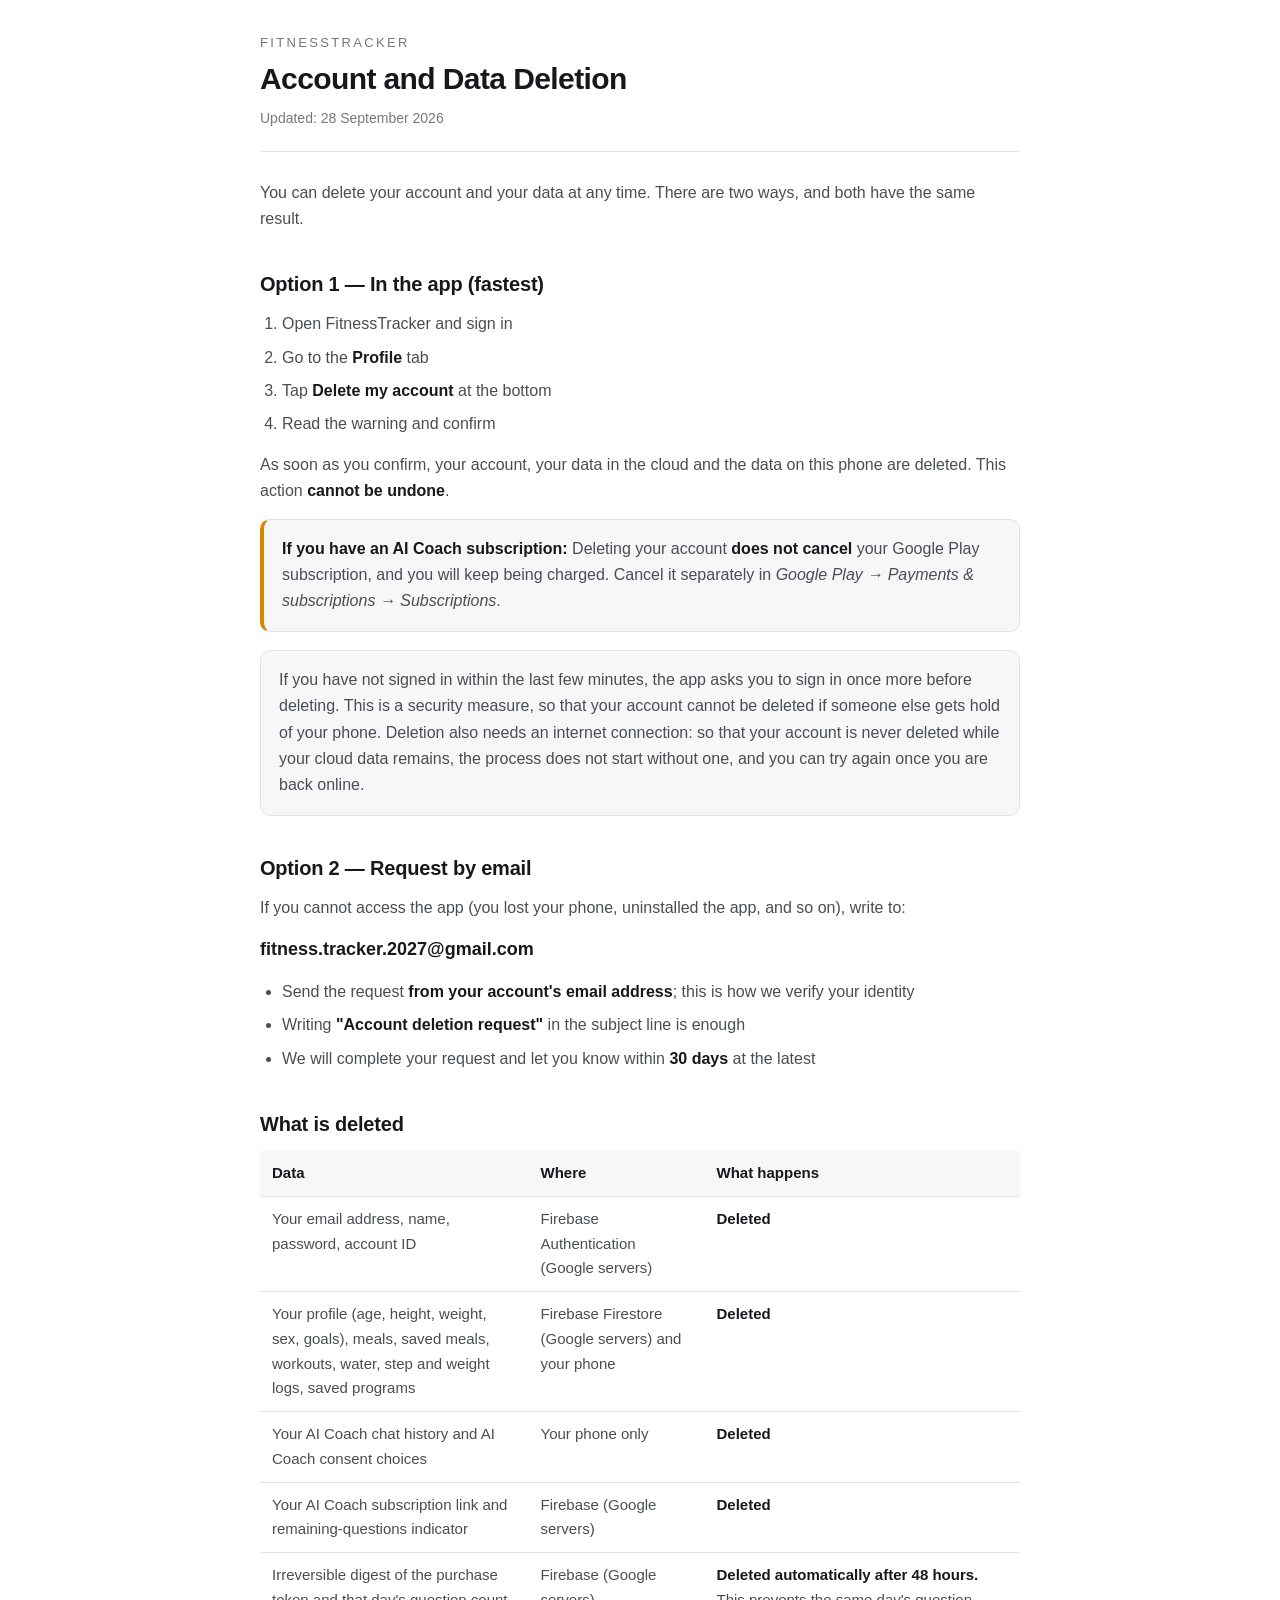
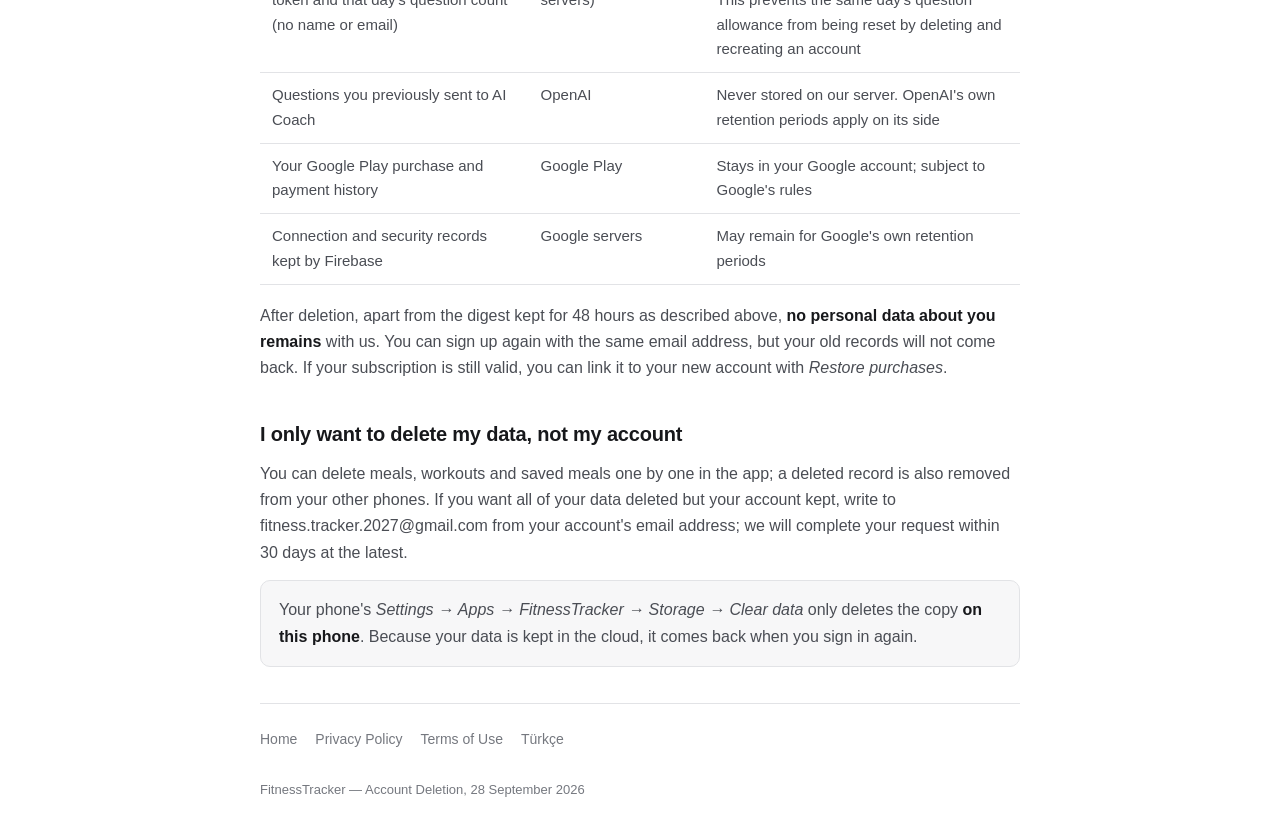
==== delete-account.html @ 7450106b "Add files via upload" ====
<!doctype html>
<html lang="en">
<head>
<meta charset="utf-8">
<meta name="viewport" content="width=device-width, initial-scale=1">
<title>Account Deletion — FitnessTracker</title>
<meta name="description" content="How to delete your FitnessTracker account and data.">
<link rel="stylesheet" href="ortak.css">
</head>
<body>
<main>

<header class="doc">
  <p class="app-name">FitnessTracker</p>
  <h1>Account and Data Deletion</h1>
  <p class="updated">Updated: 28 September 2026</p>
</header>

<p>
  You can delete your account and your data at any time. There are two ways,
  and both have the same result.
</p>

<h2>Option 1 — In the app (fastest)</h2>

<ol>
  <li>Open FitnessTracker and sign in</li>
  <li>Go to the <strong>Profile</strong> tab</li>
  <li>Tap <strong>Delete my account</strong> at the bottom</li>
  <li>Read the warning and confirm</li>
</ol>

<p>
  As soon as you confirm, your account, your data in the cloud and the data on
  this phone are deleted. This action <strong>cannot be undone</strong>.
</p>

<div class="box warn">
  <p>
    <strong>If you have an AI Coach subscription:</strong> Deleting your account
    <strong>does not cancel</strong> your Google Play subscription, and you will
    keep being charged. Cancel it separately in <em>Google Play → Payments &amp;
    subscriptions → Subscriptions</em>.
  </p>
</div>

<div class="box">
  <p>
    If you have not signed in within the last few minutes, the app asks you to
    sign in once more before deleting. This is a security measure, so that
    your account cannot be deleted if someone else gets hold of your phone.
    Deletion also needs an internet connection: so that your account is never
    deleted while your cloud data remains, the process does not start without
    one, and you can try again once you are back online.
  </p>
</div>

<h2>Option 2 — Request by email</h2>

<p>
  If you cannot access the app (you lost your phone, uninstalled the app,
  and so on), write to:
</p>

<p style="font-size:18px"><strong>fitness.tracker.2027@gmail.com</strong></p>

<ul>
  <li>Send the request <strong>from your account's email address</strong>; this
      is how we verify your identity</li>
  <li>Writing <strong>"Account deletion request"</strong> in the subject line is
      enough</li>
  <li>We will complete your request and let you know within
      <strong>30 days</strong> at the latest</li>
</ul>

<h2>What is deleted</h2>

<div class="table-wrap">
<table>
  <tr><th>Data</th><th>Where</th><th>What happens</th></tr>
  <tr>
    <td>Your email address, name, password, account ID</td>
    <td>Firebase Authentication (Google servers)</td>
    <td><strong>Deleted</strong></td>
  </tr>
  <tr>
    <td>Your profile (age, height, weight, sex, goals), meals, saved meals,
        workouts, water, step and weight logs, saved programs</td>
    <td>Firebase Firestore (Google servers) and your phone</td>
    <td><strong>Deleted</strong></td>
  </tr>
  <tr>
    <td>Your AI Coach chat history and AI Coach consent choices</td>
    <td>Your phone only</td>
    <td><strong>Deleted</strong></td>
  </tr>
  <tr>
    <td>Your AI Coach subscription link and remaining-questions indicator</td>
    <td>Firebase (Google servers)</td>
    <td><strong>Deleted</strong></td>
  </tr>
  <tr>
    <td>Irreversible digest of the purchase token and that day's question count
        (no name or email)</td>
    <td>Firebase (Google servers)</td>
    <td><strong>Deleted automatically after 48 hours.</strong> This prevents the
        same day's question allowance from being reset by deleting and
        recreating an account</td>
  </tr>
  <tr>
    <td>Questions you previously sent to AI Coach</td>
    <td>OpenAI</td>
    <td>Never stored on our server. OpenAI's own retention periods apply on its
        side</td>
  </tr>
  <tr>
    <td>Your Google Play purchase and payment history</td>
    <td>Google Play</td>
    <td>Stays in your Google account; subject to Google's rules</td>
  </tr>
  <tr>
    <td>Connection and security records kept by Firebase</td>
    <td>Google servers</td>
    <td>May remain for Google's own retention periods</td>
  </tr>
</table>
</div>

<p>
  After deletion, apart from the digest kept for 48 hours as described above,
  <strong>no personal data about you remains</strong> with us. You can sign up
  again with the same email address, but your old records will not come back.
  If your subscription is still valid, you can link it to your new account
  with <em>Restore purchases</em>.
</p>

<h2>I only want to delete my data, not my account</h2>

<p>
  You can delete meals, workouts and saved meals one by one in the app; a
  deleted record is also removed from your other phones. If you want all of
  your data deleted but your account kept, write to
  fitness.tracker.2027@gmail.com from your account's email address; we will
  complete your request within 30 days at the latest.
</p>

<div class="box">
  <p>
    Your phone's <em>Settings → Apps → FitnessTracker → Storage → Clear
    data</em> only deletes the copy <strong>on this phone</strong>. Because your
    data is kept in the cloud, it comes back when you sign in again.
  </p>
</div>

<nav class="nav">
  <a href="index.html">Home</a>
  <a href="privacy.html">Privacy Policy</a>
  <a href="terms.html">Terms of Use</a>
  <a href="hesap-silme.html">Türkçe</a>
</nav>

<footer class="doc">
  FitnessTracker — Account Deletion, 28 September 2026
</footer>

</main>
</body>
</html>
---- ortak.css ----
/* FitnessTracker yasal sayfalari - ortak stil.
   Her sayfa bunu <link> ile cagiriyor; tek dosyadan degistiriliyor. */

:root {
  color-scheme: light dark;
  --bg: #ffffff;
  --panel: #f7f7f8;
  --ink: #17181b;
  --ink-2: #4a4d54;
  --ink-3: #75787f;
  --rule: #e2e3e6;
  --accent: #17181b;
}

@media (prefers-color-scheme: dark) {
  :root {
    --bg: #0f1012;
    --panel: #17181b;
    --ink: #f0f1f3;
    --ink-2: #b9bcc2;
    --ink-3: #85888f;
    --rule: #2a2b2f;
    --accent: #ffffff;
  }
}

* { box-sizing: border-box; }

body {
  margin: 0;
  padding-block: 32px;
  padding-inline: 20px;
  background: var(--bg);
  color: var(--ink);
  font: 16px/1.65 -apple-system, BlinkMacSystemFont, "Segoe UI", Roboto, sans-serif;
}

main { max-width: 760px; margin: 0 auto; }

header.doc {
  border-bottom: 1px solid var(--rule);
  padding-bottom: 20px;
  margin-bottom: 28px;
}

.app-name {
  font-size: 13px;
  letter-spacing: .18em;
  text-transform: uppercase;
  color: var(--ink-3);
  margin: 0 0 8px;
}

h1 { font-size: 30px; line-height: 1.2; margin: 0 0 10px; letter-spacing: -.02em; }
h2 { font-size: 20px; margin: 36px 0 10px; letter-spacing: -.01em; }
h3 { font-size: 16px; margin: 24px 0 8px; }

.updated { color: var(--ink-3); font-size: 14px; margin: 0; }

p { margin: 0 0 14px; color: var(--ink-2); }
li { color: var(--ink-2); margin-bottom: 7px; }
ul, ol { padding-left: 22px; margin: 0 0 14px; }

strong { color: var(--ink); font-weight: 600; }

a { color: var(--ink); text-underline-offset: 3px; }

table {
  width: 100%;
  border-collapse: collapse;
  margin: 0 0 18px;
  font-size: 15px;
}
th, td {
  text-align: left;
  padding: 10px 12px;
  border-bottom: 1px solid var(--rule);
  vertical-align: top;
  color: var(--ink-2);
}
th { color: var(--ink); font-weight: 600; background: var(--panel); }

.box {
  background: var(--panel);
  border: 1px solid var(--rule);
  border-radius: 10px;
  padding: 16px 18px;
  margin: 0 0 18px;
}
.box p:last-child { margin-bottom: 0; }

.warn { border-left: 4px solid #d98600; }

.nav {
  display: flex;
  flex-wrap: wrap;
  gap: 8px 18px;
  padding-top: 24px;
  margin-top: 36px;
  border-top: 1px solid var(--rule);
  font-size: 14px;
}
.nav a { color: var(--ink-3); text-decoration: none; }
.nav a:hover { color: var(--ink); text-decoration: underline; }

footer.doc {
  margin-top: 28px;
  color: var(--ink-3);
  font-size: 13px;
}

.table-wrap { overflow-x: auto; }
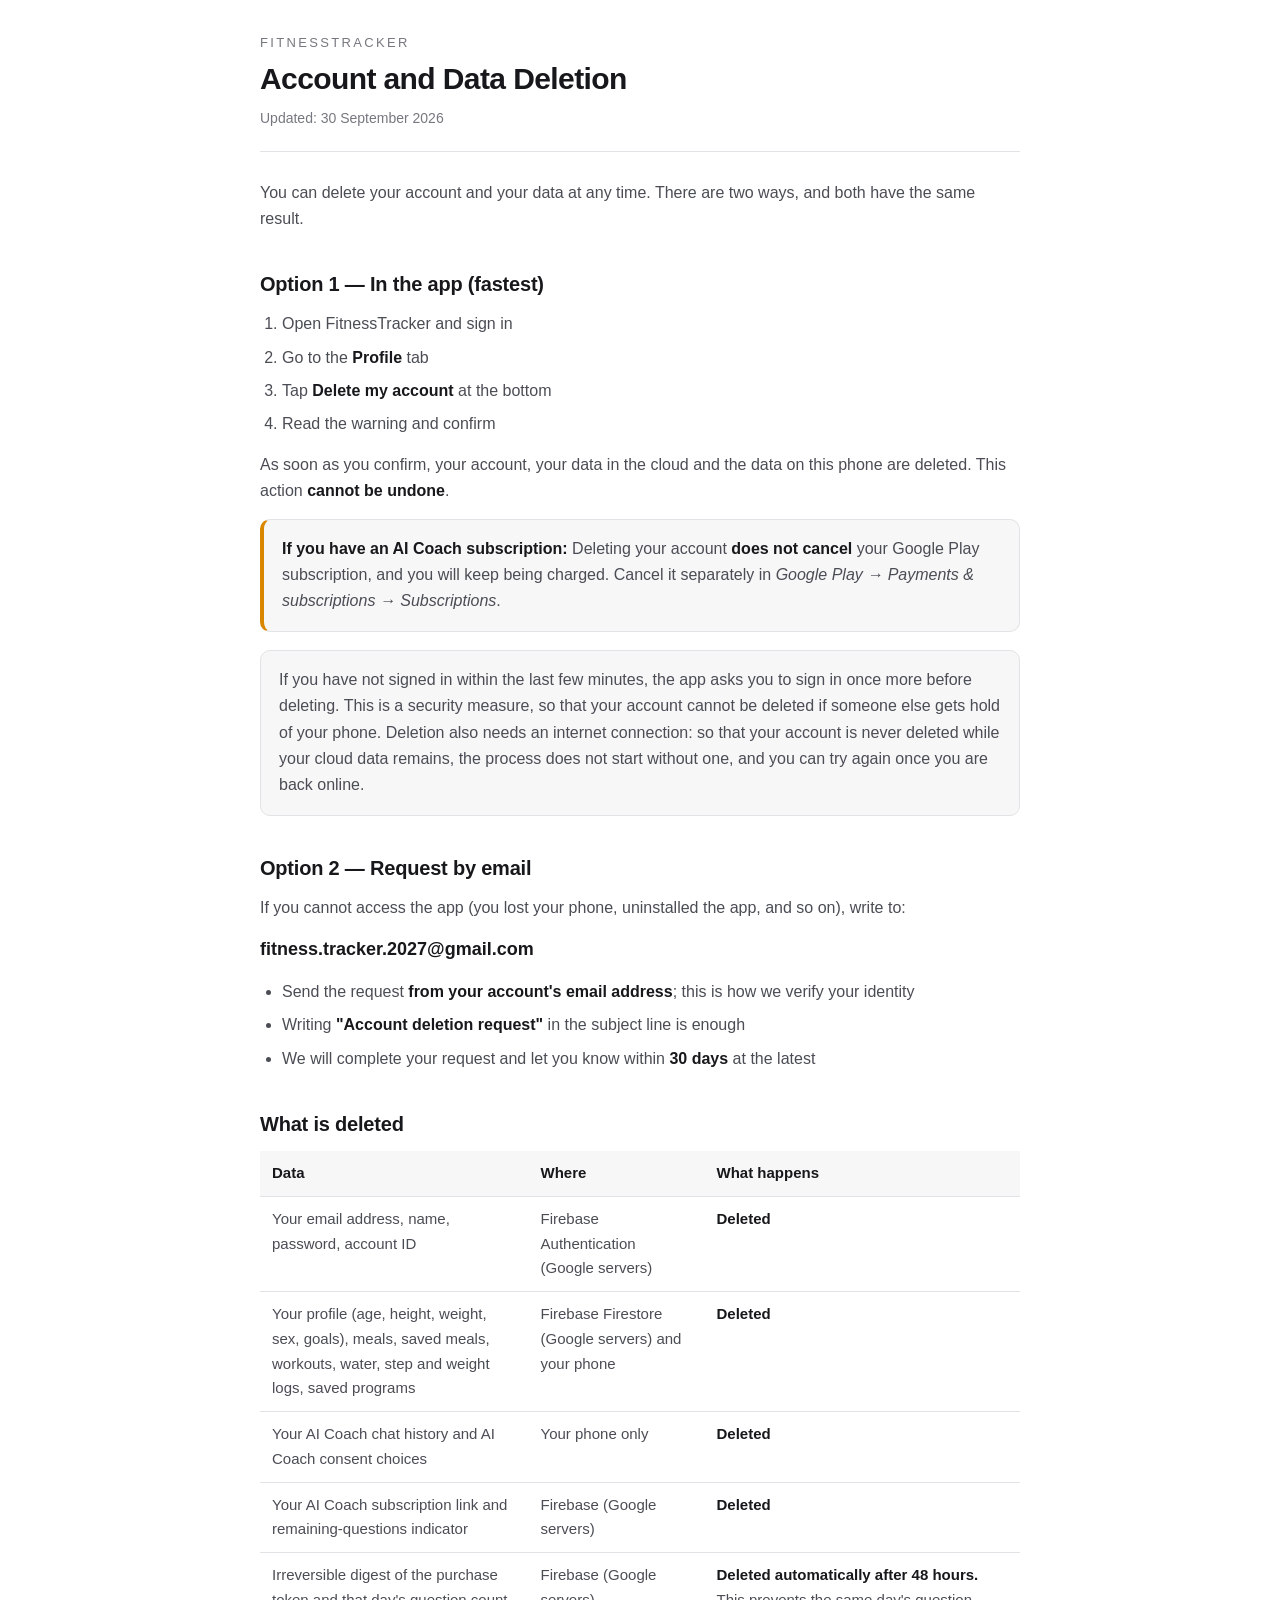
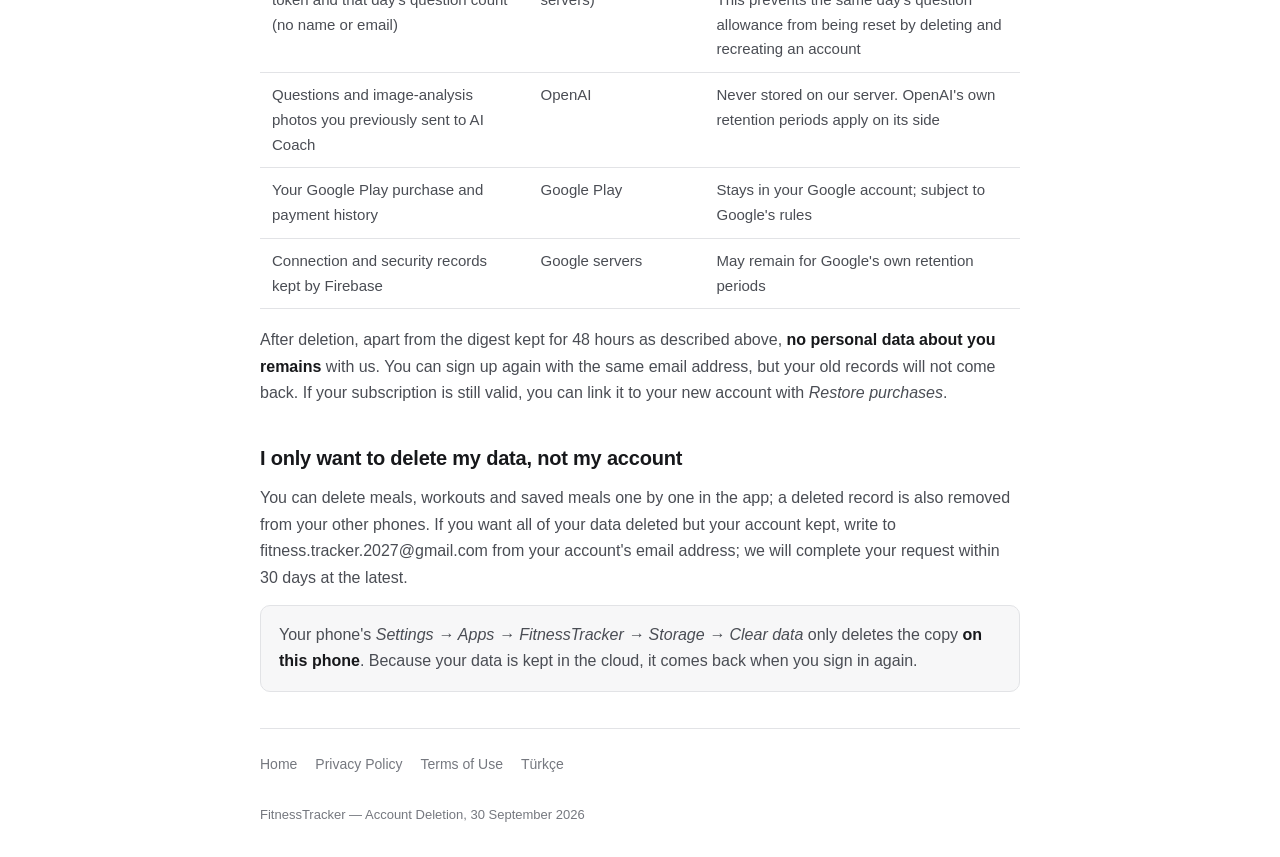
==== commit 861591c7: "Add files via upload" ====
--- a/delete-account.html
+++ b/delete-account.html
@@ -13,7 +13,7 @@
 <header class="doc">
   <p class="app-name">FitnessTracker</p>
   <h1>Account and Data Deletion</h1>
-  <p class="updated">Updated: 28 September 2026</p>
+  <p class="updated">Updated: 30 September 2026</p>
 </header>
 
 <p>
@@ -108,7 +108,7 @@
         recreating an account</td>
   </tr>
   <tr>
-    <td>Questions you previously sent to AI Coach</td>
+    <td>Questions and image-analysis photos you previously sent to AI Coach</td>
     <td>OpenAI</td>
     <td>Never stored on our server. OpenAI's own retention periods apply on its
         side</td>
@@ -160,7 +160,7 @@
 </nav>
 
 <footer class="doc">
-  FitnessTracker — Account Deletion, 28 September 2026
+  FitnessTracker — Account Deletion, 30 September 2026
 </footer>
 
 </main>
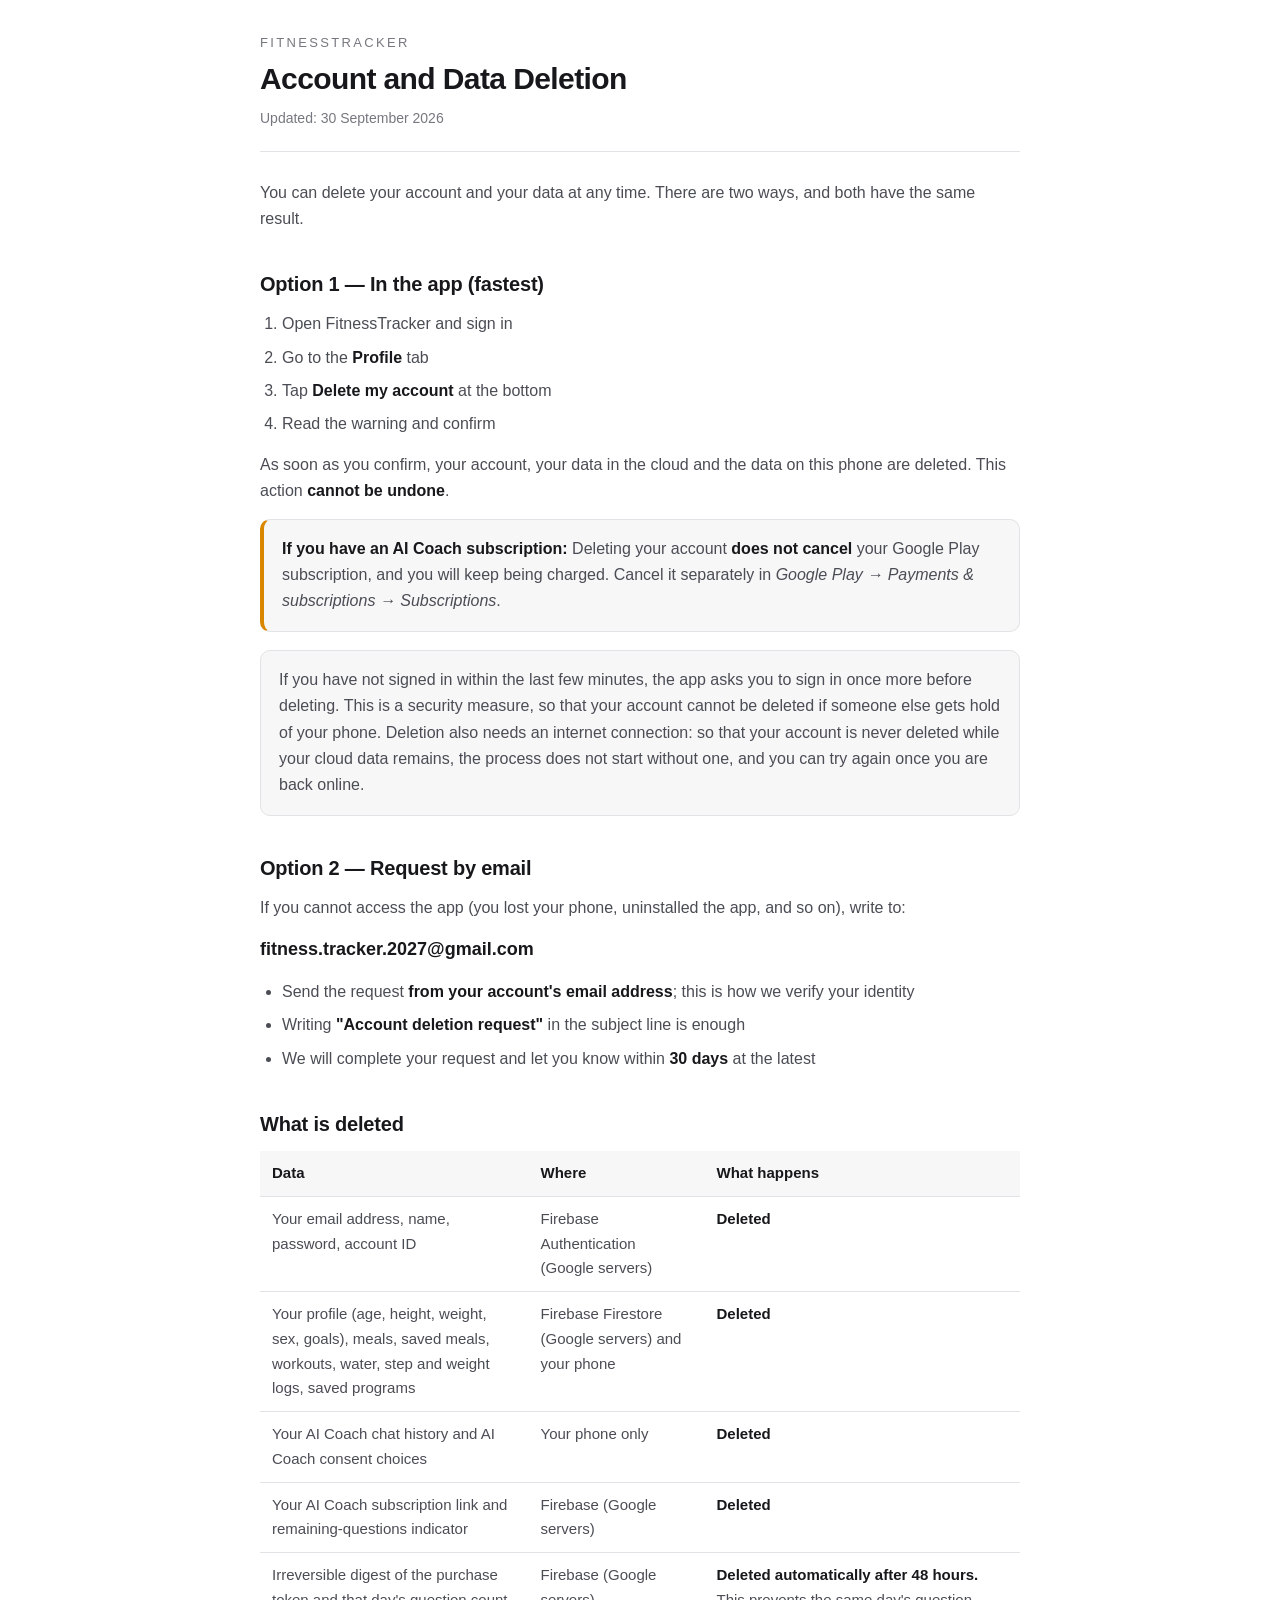
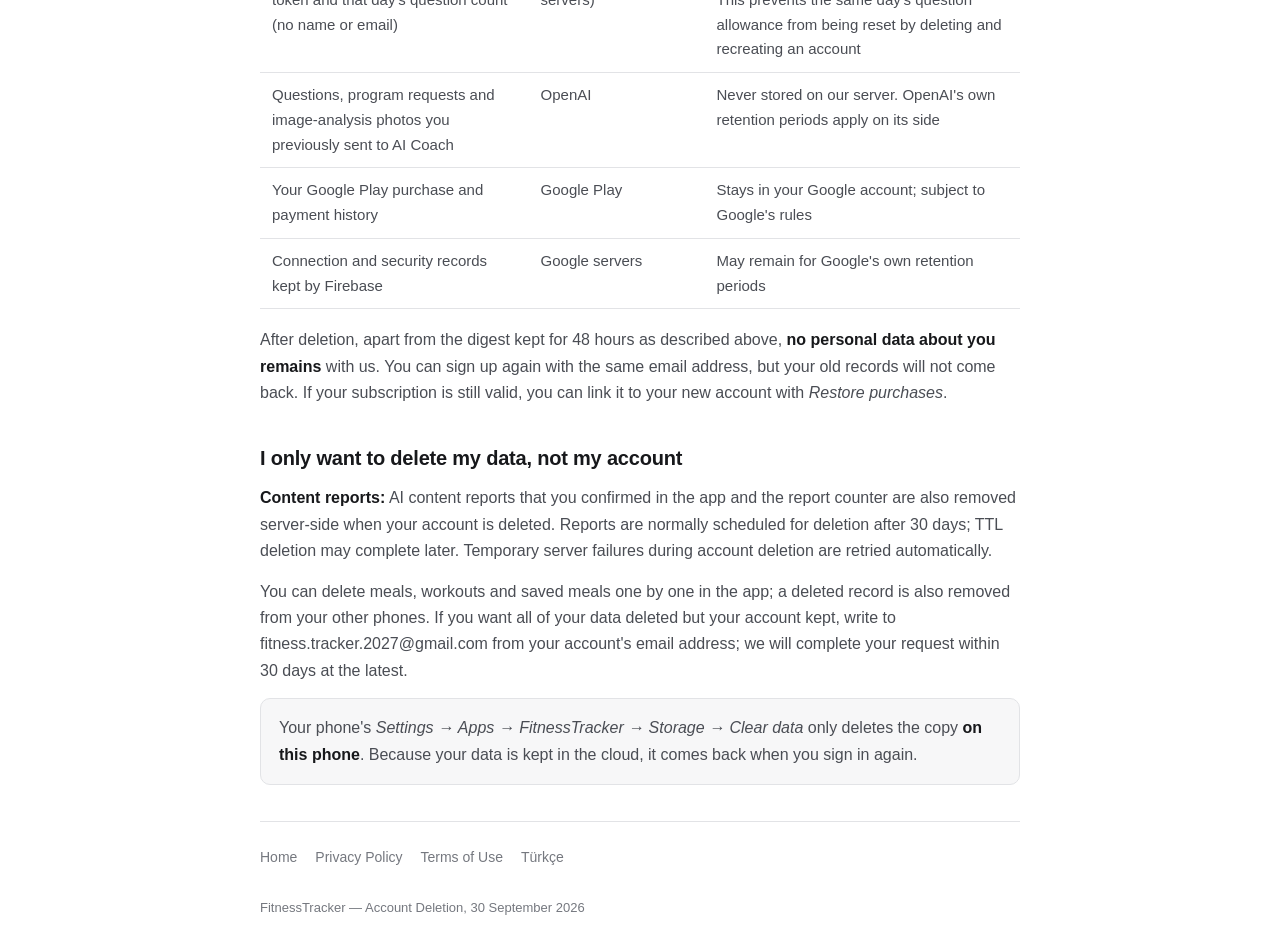
==== commit a7bc577f: "Update AI privacy, subscription and content reporting disclosures" ====
--- a/delete-account.html
+++ b/delete-account.html
@@ -108,7 +108,7 @@
         recreating an account</td>
   </tr>
   <tr>
-    <td>Questions and image-analysis photos you previously sent to AI Coach</td>
+    <td>Questions, program requests and image-analysis photos you previously sent to AI Coach</td>
     <td>OpenAI</td>
     <td>Never stored on our server. OpenAI's own retention periods apply on its
         side</td>
@@ -135,6 +135,12 @@
 </p>
 
 <h2>I only want to delete my data, not my account</h2>
+
+<p><strong>Content reports:</strong> AI content reports that you confirmed
+in the app and the report counter are also removed server-side when your
+account is deleted. Reports are normally scheduled for deletion after 30
+days; TTL deletion may complete later. Temporary server failures during
+account deletion are retried automatically.</p>
 
 <p>
   You can delete meals, workouts and saved meals one by one in the app; a
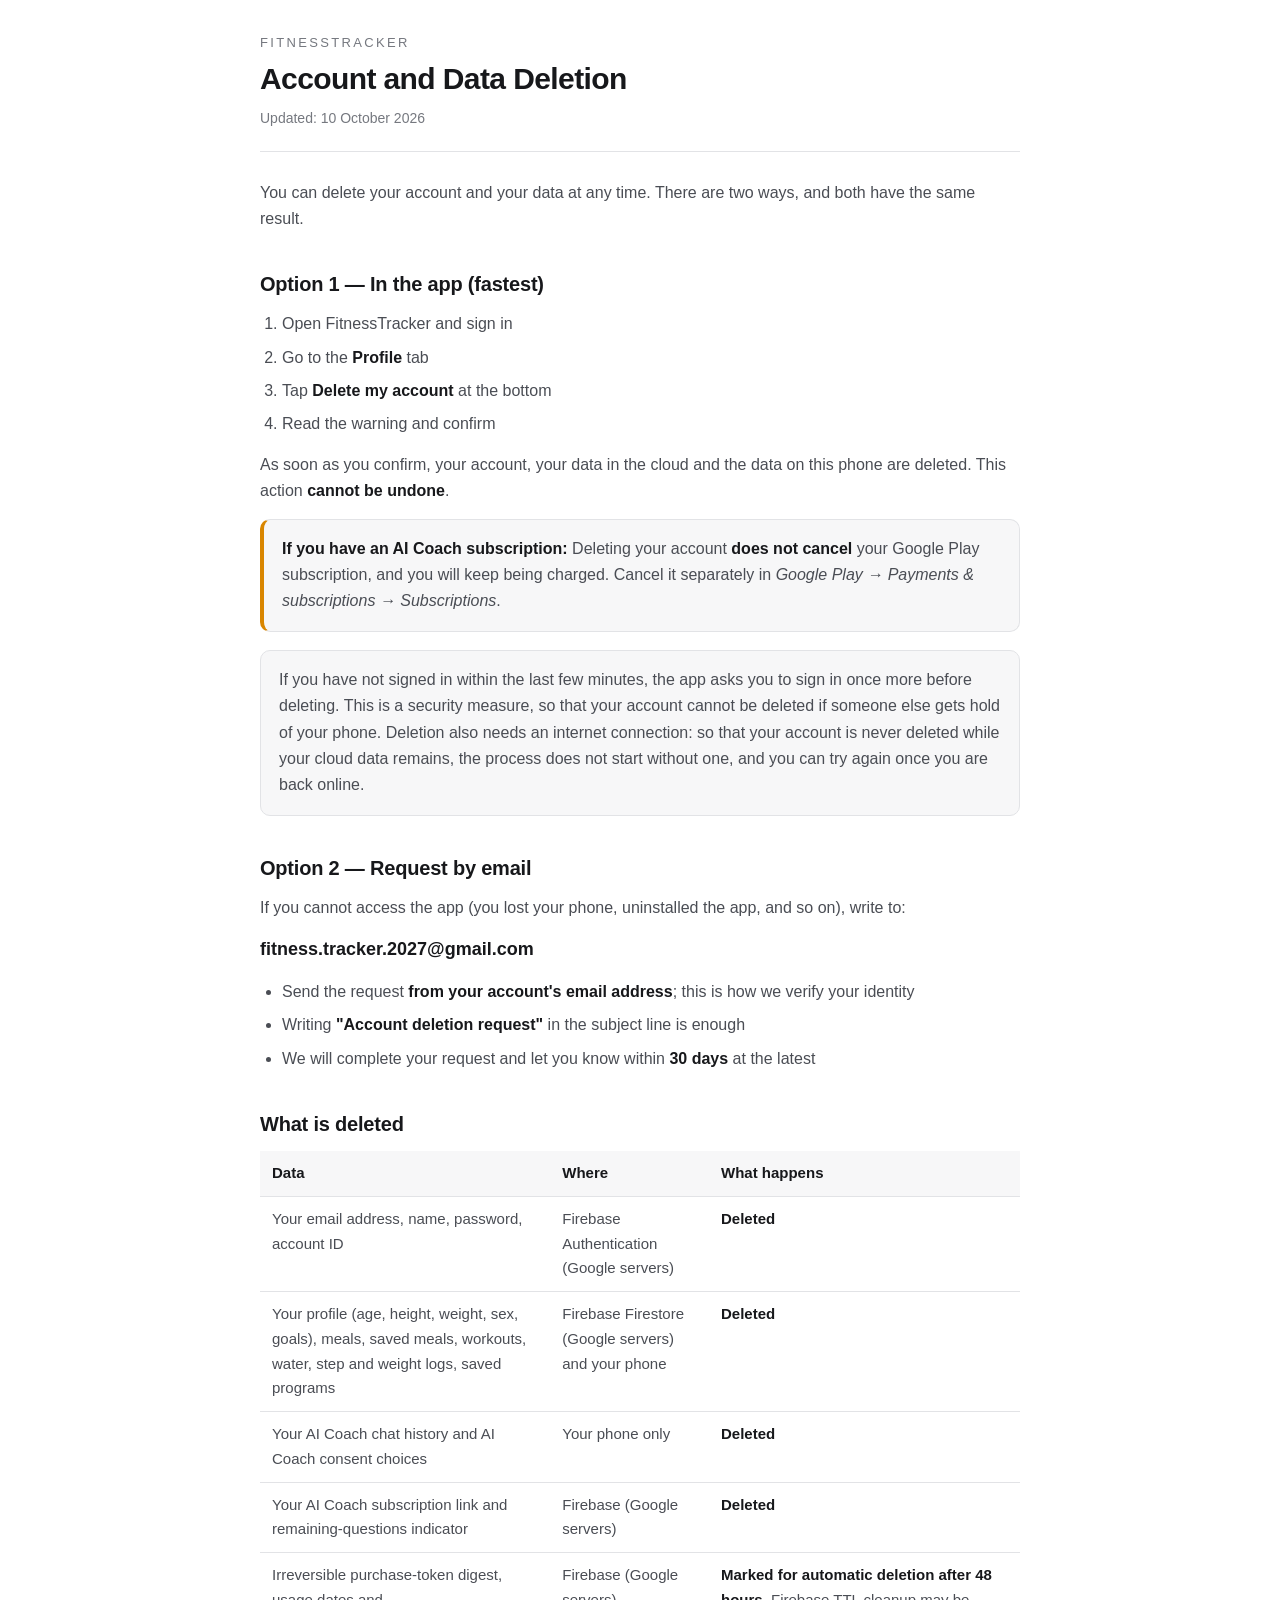
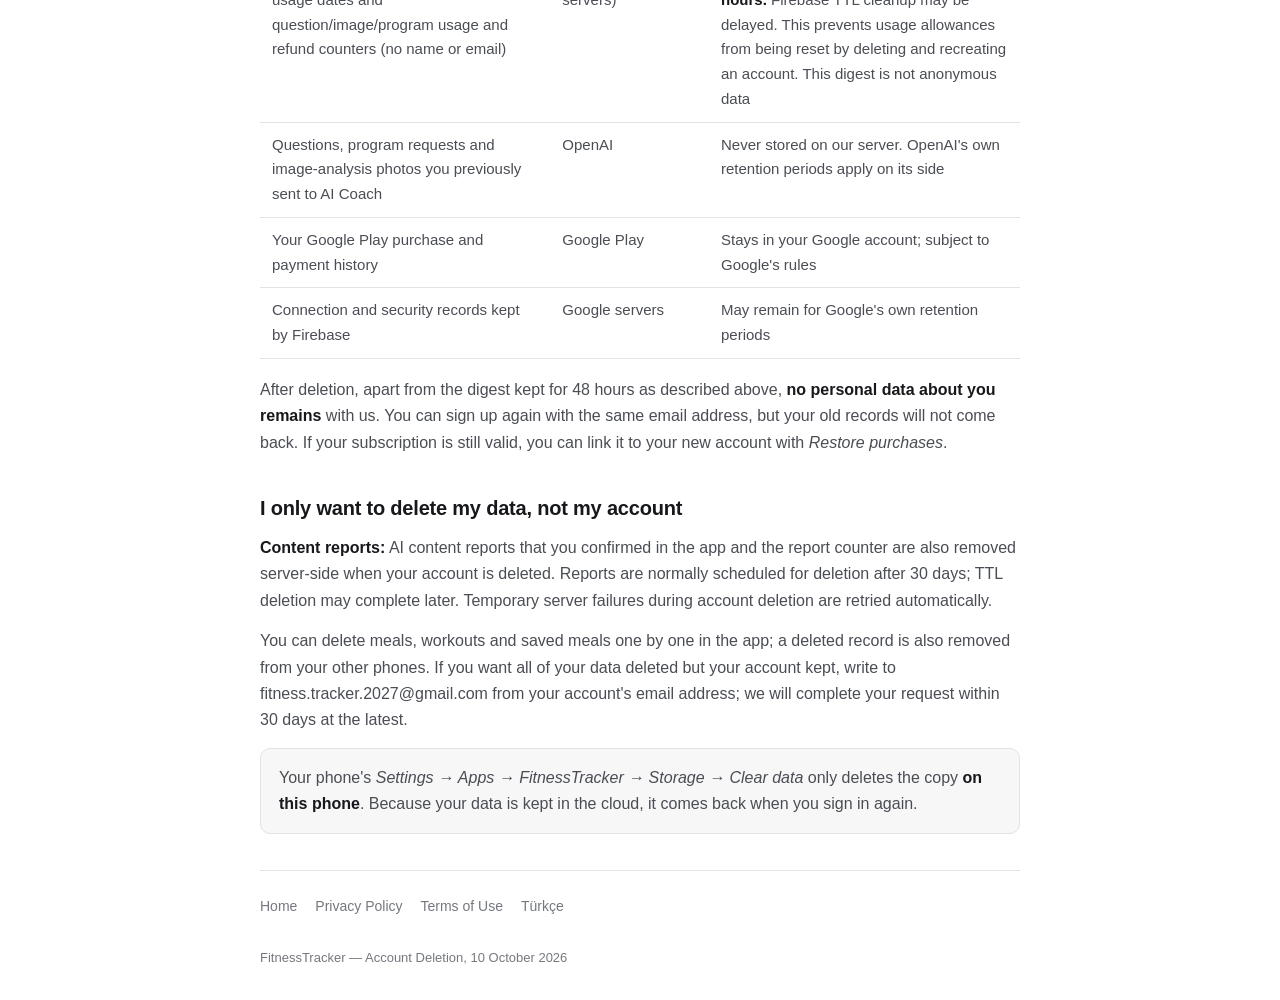
==== commit e24ad877: "Add files via upload" ====
--- a/delete-account.html
+++ b/delete-account.html
@@ -1,174 +1,174 @@
-<!doctype html>
-<html lang="en">
-<head>
-<meta charset="utf-8">
-<meta name="viewport" content="width=device-width, initial-scale=1">
-<title>Account Deletion — FitnessTracker</title>
-<meta name="description" content="How to delete your FitnessTracker account and data.">
-<link rel="stylesheet" href="ortak.css">
-</head>
-<body>
-<main>
-
-<header class="doc">
-  <p class="app-name">FitnessTracker</p>
-  <h1>Account and Data Deletion</h1>
-  <p class="updated">Updated: 30 September 2026</p>
-</header>
-
-<p>
-  You can delete your account and your data at any time. There are two ways,
-  and both have the same result.
-</p>
-
-<h2>Option 1 — In the app (fastest)</h2>
-
-<ol>
-  <li>Open FitnessTracker and sign in</li>
-  <li>Go to the <strong>Profile</strong> tab</li>
-  <li>Tap <strong>Delete my account</strong> at the bottom</li>
-  <li>Read the warning and confirm</li>
-</ol>
-
-<p>
-  As soon as you confirm, your account, your data in the cloud and the data on
-  this phone are deleted. This action <strong>cannot be undone</strong>.
-</p>
-
-<div class="box warn">
-  <p>
-    <strong>If you have an AI Coach subscription:</strong> Deleting your account
-    <strong>does not cancel</strong> your Google Play subscription, and you will
-    keep being charged. Cancel it separately in <em>Google Play → Payments &amp;
-    subscriptions → Subscriptions</em>.
-  </p>
-</div>
-
-<div class="box">
-  <p>
-    If you have not signed in within the last few minutes, the app asks you to
-    sign in once more before deleting. This is a security measure, so that
-    your account cannot be deleted if someone else gets hold of your phone.
-    Deletion also needs an internet connection: so that your account is never
-    deleted while your cloud data remains, the process does not start without
-    one, and you can try again once you are back online.
-  </p>
-</div>
-
-<h2>Option 2 — Request by email</h2>
-
-<p>
-  If you cannot access the app (you lost your phone, uninstalled the app,
-  and so on), write to:
-</p>
-
-<p style="font-size:18px"><strong>fitness.tracker.2027@gmail.com</strong></p>
-
-<ul>
-  <li>Send the request <strong>from your account's email address</strong>; this
-      is how we verify your identity</li>
-  <li>Writing <strong>"Account deletion request"</strong> in the subject line is
-      enough</li>
-  <li>We will complete your request and let you know within
-      <strong>30 days</strong> at the latest</li>
-</ul>
-
-<h2>What is deleted</h2>
-
-<div class="table-wrap">
-<table>
-  <tr><th>Data</th><th>Where</th><th>What happens</th></tr>
-  <tr>
-    <td>Your email address, name, password, account ID</td>
-    <td>Firebase Authentication (Google servers)</td>
-    <td><strong>Deleted</strong></td>
-  </tr>
-  <tr>
-    <td>Your profile (age, height, weight, sex, goals), meals, saved meals,
-        workouts, water, step and weight logs, saved programs</td>
-    <td>Firebase Firestore (Google servers) and your phone</td>
-    <td><strong>Deleted</strong></td>
-  </tr>
-  <tr>
-    <td>Your AI Coach chat history and AI Coach consent choices</td>
-    <td>Your phone only</td>
-    <td><strong>Deleted</strong></td>
-  </tr>
-  <tr>
-    <td>Your AI Coach subscription link and remaining-questions indicator</td>
-    <td>Firebase (Google servers)</td>
-    <td><strong>Deleted</strong></td>
-  </tr>
-  <tr>
-    <td>Irreversible digest of the purchase token and that day's question count
-        (no name or email)</td>
-    <td>Firebase (Google servers)</td>
-    <td><strong>Deleted automatically after 48 hours.</strong> This prevents the
-        same day's question allowance from being reset by deleting and
-        recreating an account</td>
-  </tr>
-  <tr>
-    <td>Questions, program requests and image-analysis photos you previously sent to AI Coach</td>
-    <td>OpenAI</td>
-    <td>Never stored on our server. OpenAI's own retention periods apply on its
-        side</td>
-  </tr>
-  <tr>
-    <td>Your Google Play purchase and payment history</td>
-    <td>Google Play</td>
-    <td>Stays in your Google account; subject to Google's rules</td>
-  </tr>
-  <tr>
-    <td>Connection and security records kept by Firebase</td>
-    <td>Google servers</td>
-    <td>May remain for Google's own retention periods</td>
-  </tr>
-</table>
-</div>
-
-<p>
-  After deletion, apart from the digest kept for 48 hours as described above,
-  <strong>no personal data about you remains</strong> with us. You can sign up
-  again with the same email address, but your old records will not come back.
-  If your subscription is still valid, you can link it to your new account
-  with <em>Restore purchases</em>.
-</p>
-
-<h2>I only want to delete my data, not my account</h2>
-
-<p><strong>Content reports:</strong> AI content reports that you confirmed
-in the app and the report counter are also removed server-side when your
-account is deleted. Reports are normally scheduled for deletion after 30
-days; TTL deletion may complete later. Temporary server failures during
-account deletion are retried automatically.</p>
-
-<p>
-  You can delete meals, workouts and saved meals one by one in the app; a
-  deleted record is also removed from your other phones. If you want all of
-  your data deleted but your account kept, write to
-  fitness.tracker.2027@gmail.com from your account's email address; we will
-  complete your request within 30 days at the latest.
-</p>
-
-<div class="box">
-  <p>
-    Your phone's <em>Settings → Apps → FitnessTracker → Storage → Clear
-    data</em> only deletes the copy <strong>on this phone</strong>. Because your
-    data is kept in the cloud, it comes back when you sign in again.
-  </p>
-</div>
-
-<nav class="nav">
-  <a href="index.html">Home</a>
-  <a href="privacy.html">Privacy Policy</a>
-  <a href="terms.html">Terms of Use</a>
-  <a href="hesap-silme.html">Türkçe</a>
-</nav>
-
-<footer class="doc">
-  FitnessTracker — Account Deletion, 30 September 2026
-</footer>
-
-</main>
-</body>
-</html>
+<!doctype html>
+<html lang="en">
+<head>
+<meta charset="utf-8">
+<meta name="viewport" content="width=device-width, initial-scale=1">
+<title>Account Deletion — FitnessTracker</title>
+<meta name="description" content="How to delete your FitnessTracker account and data.">
+<link rel="stylesheet" href="ortak.css">
+</head>
+<body>
+<main>
+
+<header class="doc">
+  <p class="app-name">FitnessTracker</p>
+  <h1>Account and Data Deletion</h1>
+  <p class="updated">Updated: 10 October 2026</p>
+</header>
+
+<p>
+  You can delete your account and your data at any time. There are two ways,
+  and both have the same result.
+</p>
+
+<h2>Option 1 — In the app (fastest)</h2>
+
+<ol>
+  <li>Open FitnessTracker and sign in</li>
+  <li>Go to the <strong>Profile</strong> tab</li>
+  <li>Tap <strong>Delete my account</strong> at the bottom</li>
+  <li>Read the warning and confirm</li>
+</ol>
+
+<p>
+  As soon as you confirm, your account, your data in the cloud and the data on
+  this phone are deleted. This action <strong>cannot be undone</strong>.
+</p>
+
+<div class="box warn">
+  <p>
+    <strong>If you have an AI Coach subscription:</strong> Deleting your account
+    <strong>does not cancel</strong> your Google Play subscription, and you will
+    keep being charged. Cancel it separately in <em>Google Play → Payments &amp;
+    subscriptions → Subscriptions</em>.
+  </p>
+</div>
+
+<div class="box">
+  <p>
+    If you have not signed in within the last few minutes, the app asks you to
+    sign in once more before deleting. This is a security measure, so that
+    your account cannot be deleted if someone else gets hold of your phone.
+    Deletion also needs an internet connection: so that your account is never
+    deleted while your cloud data remains, the process does not start without
+    one, and you can try again once you are back online.
+  </p>
+</div>
+
+<h2>Option 2 — Request by email</h2>
+
+<p>
+  If you cannot access the app (you lost your phone, uninstalled the app,
+  and so on), write to:
+</p>
+
+<p style="font-size:18px"><strong>fitness.tracker.2027@gmail.com</strong></p>
+
+<ul>
+  <li>Send the request <strong>from your account's email address</strong>; this
+      is how we verify your identity</li>
+  <li>Writing <strong>"Account deletion request"</strong> in the subject line is
+      enough</li>
+  <li>We will complete your request and let you know within
+      <strong>30 days</strong> at the latest</li>
+</ul>
+
+<h2>What is deleted</h2>
+
+<div class="table-wrap">
+<table>
+  <tr><th>Data</th><th>Where</th><th>What happens</th></tr>
+  <tr>
+    <td>Your email address, name, password, account ID</td>
+    <td>Firebase Authentication (Google servers)</td>
+    <td><strong>Deleted</strong></td>
+  </tr>
+  <tr>
+    <td>Your profile (age, height, weight, sex, goals), meals, saved meals,
+        workouts, water, step and weight logs, saved programs</td>
+    <td>Firebase Firestore (Google servers) and your phone</td>
+    <td><strong>Deleted</strong></td>
+  </tr>
+  <tr>
+    <td>Your AI Coach chat history and AI Coach consent choices</td>
+    <td>Your phone only</td>
+    <td><strong>Deleted</strong></td>
+  </tr>
+  <tr>
+    <td>Your AI Coach subscription link and remaining-questions indicator</td>
+    <td>Firebase (Google servers)</td>
+    <td><strong>Deleted</strong></td>
+  </tr>
+  <tr>
+    <td>Irreversible purchase-token digest, usage dates and question/image/program usage and refund counters
+        (no name or email)</td>
+    <td>Firebase (Google servers)</td>
+    <td><strong>Marked for automatic deletion after 48 hours.</strong>
+        Firebase TTL cleanup may be delayed. This prevents usage allowances
+        from being reset by deleting and recreating an account. This digest is not anonymous data</td>
+  </tr>
+  <tr>
+    <td>Questions, program requests and image-analysis photos you previously sent to AI Coach</td>
+    <td>OpenAI</td>
+    <td>Never stored on our server. OpenAI's own retention periods apply on its
+        side</td>
+  </tr>
+  <tr>
+    <td>Your Google Play purchase and payment history</td>
+    <td>Google Play</td>
+    <td>Stays in your Google account; subject to Google's rules</td>
+  </tr>
+  <tr>
+    <td>Connection and security records kept by Firebase</td>
+    <td>Google servers</td>
+    <td>May remain for Google's own retention periods</td>
+  </tr>
+</table>
+</div>
+
+<p>
+  After deletion, apart from the digest kept for 48 hours as described above,
+  <strong>no personal data about you remains</strong> with us. You can sign up
+  again with the same email address, but your old records will not come back.
+  If your subscription is still valid, you can link it to your new account
+  with <em>Restore purchases</em>.
+</p>
+
+<h2>I only want to delete my data, not my account</h2>
+
+<p><strong>Content reports:</strong> AI content reports that you confirmed
+in the app and the report counter are also removed server-side when your
+account is deleted. Reports are normally scheduled for deletion after 30
+days; TTL deletion may complete later. Temporary server failures during
+account deletion are retried automatically.</p>
+
+<p>
+  You can delete meals, workouts and saved meals one by one in the app; a
+  deleted record is also removed from your other phones. If you want all of
+  your data deleted but your account kept, write to
+  fitness.tracker.2027@gmail.com from your account's email address; we will
+  complete your request within 30 days at the latest.
+</p>
+
+<div class="box">
+  <p>
+    Your phone's <em>Settings → Apps → FitnessTracker → Storage → Clear
+    data</em> only deletes the copy <strong>on this phone</strong>. Because your
+    data is kept in the cloud, it comes back when you sign in again.
+  </p>
+</div>
+
+<nav class="nav">
+  <a href="index.html">Home</a>
+  <a href="privacy.html">Privacy Policy</a>
+  <a href="terms.html">Terms of Use</a>
+  <a href="hesap-silme.html">Türkçe</a>
+</nav>
+
+<footer class="doc">
+  FitnessTracker — Account Deletion, 10 October 2026
+</footer>
+
+</main>
+</body>
+</html>
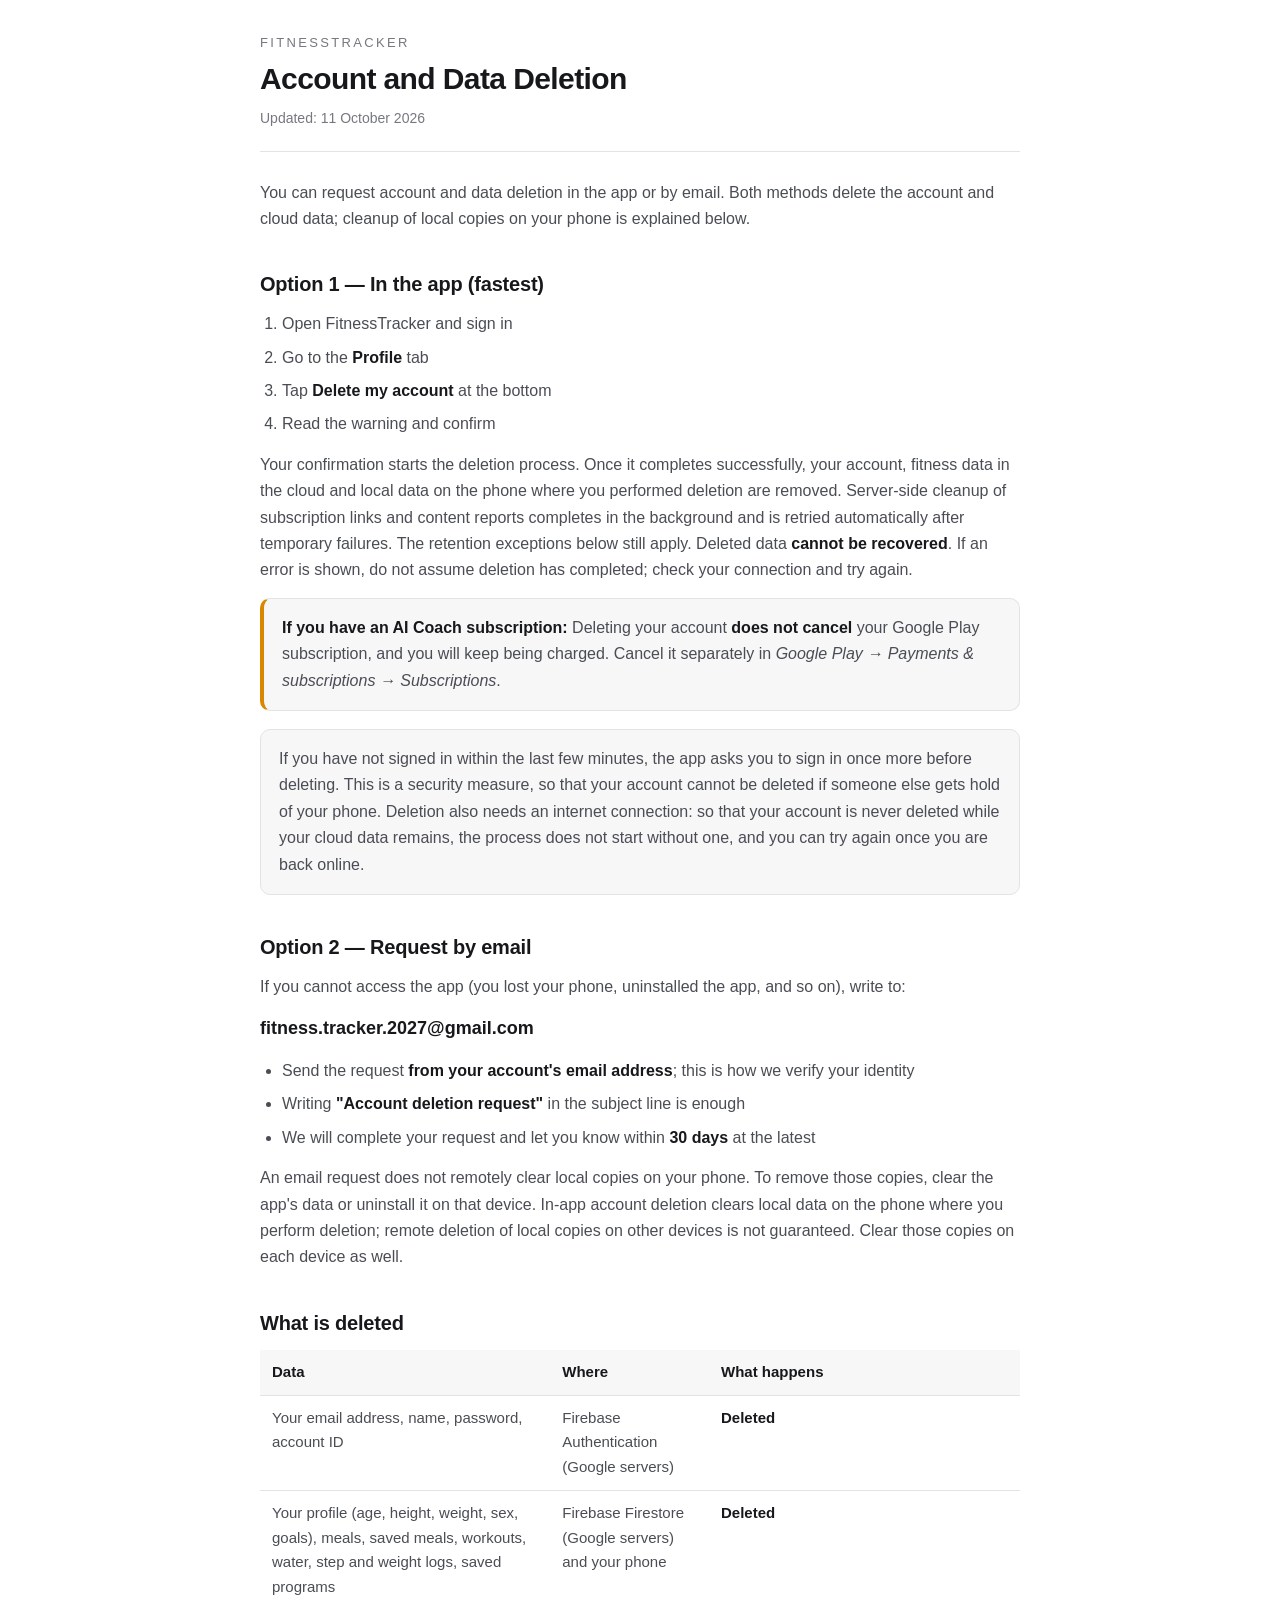
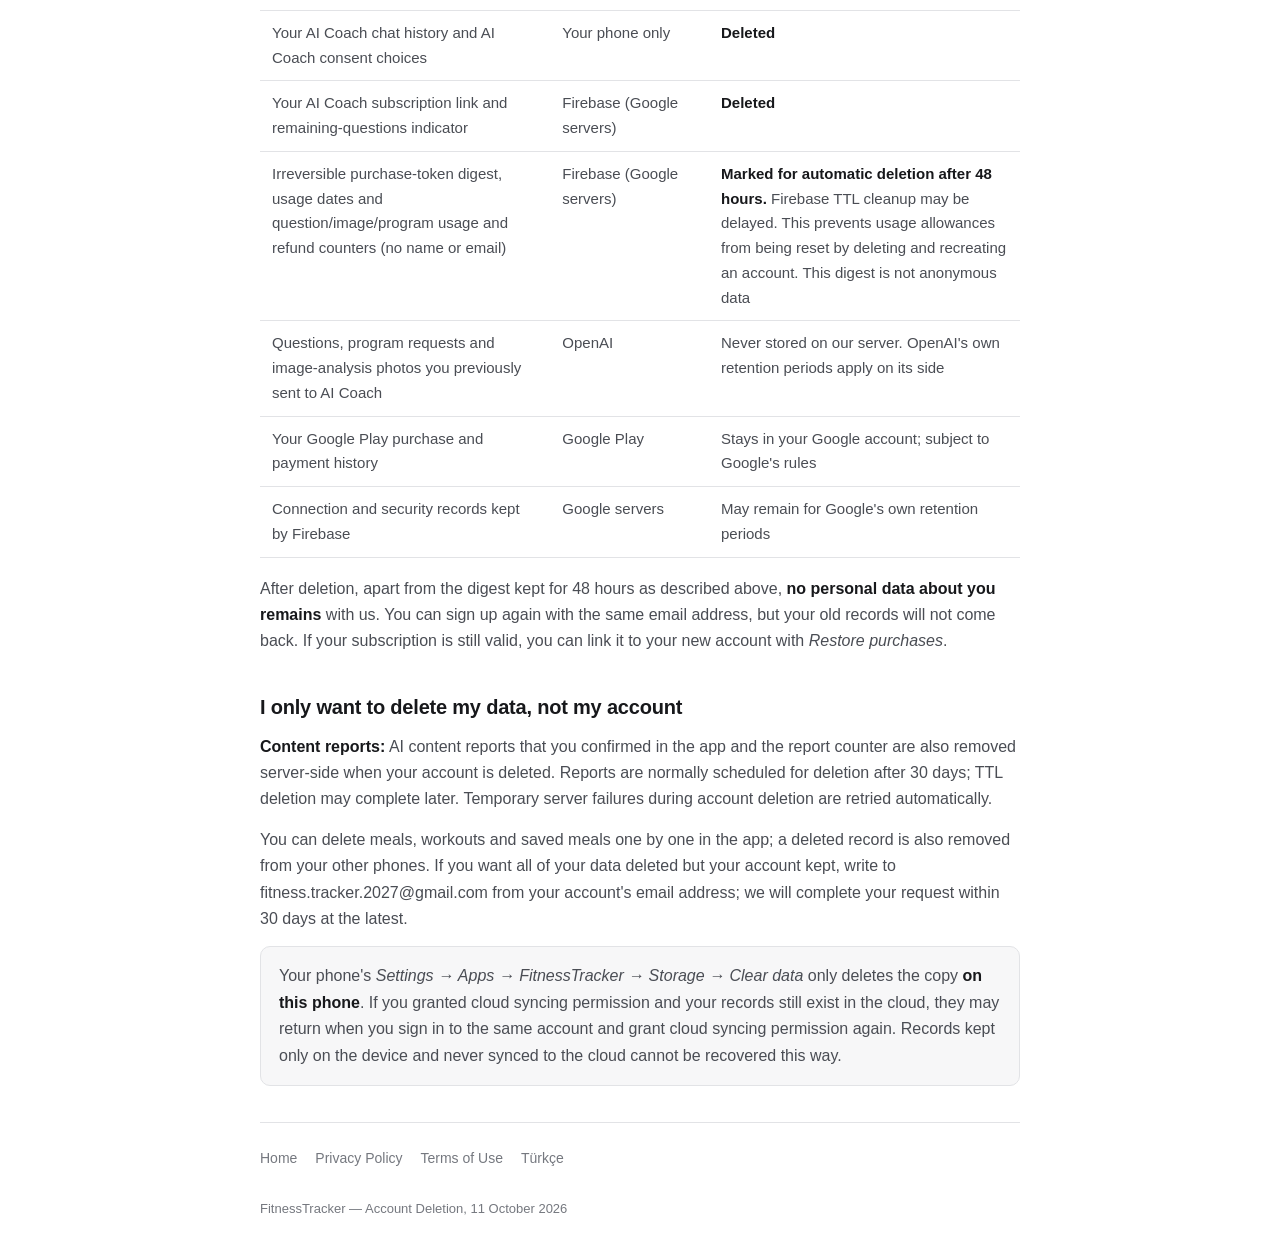
==== commit 1a768336: "Add files via upload" ====
--- a/delete-account.html
+++ b/delete-account.html
@@ -1,174 +1,192 @@
-<!doctype html>
-<html lang="en">
-<head>
-<meta charset="utf-8">
-<meta name="viewport" content="width=device-width, initial-scale=1">
-<title>Account Deletion — FitnessTracker</title>
-<meta name="description" content="How to delete your FitnessTracker account and data.">
-<link rel="stylesheet" href="ortak.css">
-</head>
-<body>
-<main>
-
-<header class="doc">
-  <p class="app-name">FitnessTracker</p>
-  <h1>Account and Data Deletion</h1>
-  <p class="updated">Updated: 10 October 2026</p>
-</header>
-
-<p>
-  You can delete your account and your data at any time. There are two ways,
-  and both have the same result.
-</p>
-
-<h2>Option 1 — In the app (fastest)</h2>
-
-<ol>
-  <li>Open FitnessTracker and sign in</li>
-  <li>Go to the <strong>Profile</strong> tab</li>
-  <li>Tap <strong>Delete my account</strong> at the bottom</li>
-  <li>Read the warning and confirm</li>
-</ol>
-
-<p>
-  As soon as you confirm, your account, your data in the cloud and the data on
-  this phone are deleted. This action <strong>cannot be undone</strong>.
-</p>
-
-<div class="box warn">
-  <p>
-    <strong>If you have an AI Coach subscription:</strong> Deleting your account
-    <strong>does not cancel</strong> your Google Play subscription, and you will
-    keep being charged. Cancel it separately in <em>Google Play → Payments &amp;
-    subscriptions → Subscriptions</em>.
-  </p>
-</div>
-
-<div class="box">
-  <p>
-    If you have not signed in within the last few minutes, the app asks you to
-    sign in once more before deleting. This is a security measure, so that
-    your account cannot be deleted if someone else gets hold of your phone.
-    Deletion also needs an internet connection: so that your account is never
-    deleted while your cloud data remains, the process does not start without
-    one, and you can try again once you are back online.
-  </p>
-</div>
-
-<h2>Option 2 — Request by email</h2>
-
-<p>
-  If you cannot access the app (you lost your phone, uninstalled the app,
-  and so on), write to:
-</p>
-
-<p style="font-size:18px"><strong>fitness.tracker.2027@gmail.com</strong></p>
-
-<ul>
-  <li>Send the request <strong>from your account's email address</strong>; this
-      is how we verify your identity</li>
-  <li>Writing <strong>"Account deletion request"</strong> in the subject line is
-      enough</li>
-  <li>We will complete your request and let you know within
-      <strong>30 days</strong> at the latest</li>
-</ul>
-
-<h2>What is deleted</h2>
-
-<div class="table-wrap">
-<table>
-  <tr><th>Data</th><th>Where</th><th>What happens</th></tr>
-  <tr>
-    <td>Your email address, name, password, account ID</td>
-    <td>Firebase Authentication (Google servers)</td>
-    <td><strong>Deleted</strong></td>
-  </tr>
-  <tr>
-    <td>Your profile (age, height, weight, sex, goals), meals, saved meals,
-        workouts, water, step and weight logs, saved programs</td>
-    <td>Firebase Firestore (Google servers) and your phone</td>
-    <td><strong>Deleted</strong></td>
-  </tr>
-  <tr>
-    <td>Your AI Coach chat history and AI Coach consent choices</td>
-    <td>Your phone only</td>
-    <td><strong>Deleted</strong></td>
-  </tr>
-  <tr>
-    <td>Your AI Coach subscription link and remaining-questions indicator</td>
-    <td>Firebase (Google servers)</td>
-    <td><strong>Deleted</strong></td>
-  </tr>
-  <tr>
-    <td>Irreversible purchase-token digest, usage dates and question/image/program usage and refund counters
-        (no name or email)</td>
-    <td>Firebase (Google servers)</td>
-    <td><strong>Marked for automatic deletion after 48 hours.</strong>
-        Firebase TTL cleanup may be delayed. This prevents usage allowances
-        from being reset by deleting and recreating an account. This digest is not anonymous data</td>
-  </tr>
-  <tr>
-    <td>Questions, program requests and image-analysis photos you previously sent to AI Coach</td>
-    <td>OpenAI</td>
-    <td>Never stored on our server. OpenAI's own retention periods apply on its
-        side</td>
-  </tr>
-  <tr>
-    <td>Your Google Play purchase and payment history</td>
-    <td>Google Play</td>
-    <td>Stays in your Google account; subject to Google's rules</td>
-  </tr>
-  <tr>
-    <td>Connection and security records kept by Firebase</td>
-    <td>Google servers</td>
-    <td>May remain for Google's own retention periods</td>
-  </tr>
-</table>
-</div>
-
-<p>
-  After deletion, apart from the digest kept for 48 hours as described above,
-  <strong>no personal data about you remains</strong> with us. You can sign up
-  again with the same email address, but your old records will not come back.
-  If your subscription is still valid, you can link it to your new account
-  with <em>Restore purchases</em>.
-</p>
-
-<h2>I only want to delete my data, not my account</h2>
-
-<p><strong>Content reports:</strong> AI content reports that you confirmed
-in the app and the report counter are also removed server-side when your
-account is deleted. Reports are normally scheduled for deletion after 30
-days; TTL deletion may complete later. Temporary server failures during
-account deletion are retried automatically.</p>
-
-<p>
-  You can delete meals, workouts and saved meals one by one in the app; a
-  deleted record is also removed from your other phones. If you want all of
-  your data deleted but your account kept, write to
-  fitness.tracker.2027@gmail.com from your account's email address; we will
-  complete your request within 30 days at the latest.
-</p>
-
-<div class="box">
-  <p>
-    Your phone's <em>Settings → Apps → FitnessTracker → Storage → Clear
-    data</em> only deletes the copy <strong>on this phone</strong>. Because your
-    data is kept in the cloud, it comes back when you sign in again.
-  </p>
-</div>
-
-<nav class="nav">
-  <a href="index.html">Home</a>
-  <a href="privacy.html">Privacy Policy</a>
-  <a href="terms.html">Terms of Use</a>
-  <a href="hesap-silme.html">Türkçe</a>
-</nav>
-
-<footer class="doc">
-  FitnessTracker — Account Deletion, 10 October 2026
-</footer>
-
-</main>
-</body>
-</html>
+<!doctype html>
+<html lang="en">
+<head>
+<meta charset="utf-8">
+<meta name="viewport" content="width=device-width, initial-scale=1">
+<title>Account Deletion — FitnessTracker</title>
+<meta name="description" content="How to delete your FitnessTracker account and data.">
+<link rel="stylesheet" href="ortak.css">
+</head>
+<body>
+<main>
+
+<header class="doc">
+  <p class="app-name">FitnessTracker</p>
+  <h1>Account and Data Deletion</h1>
+  <p class="updated">Updated: 11 October 2026</p>
+</header>
+
+<p>
+  You can request account and data deletion in the app or by email. Both
+  methods delete the account and cloud data; cleanup of local copies on
+  your phone is explained below.
+</p>
+
+<h2>Option 1 — In the app (fastest)</h2>
+
+<ol>
+  <li>Open FitnessTracker and sign in</li>
+  <li>Go to the <strong>Profile</strong> tab</li>
+  <li>Tap <strong>Delete my account</strong> at the bottom</li>
+  <li>Read the warning and confirm</li>
+</ol>
+
+<p>
+  Your confirmation starts the deletion process. Once it completes
+  successfully, your account, fitness data in the cloud and local data on
+  the phone where you performed deletion are removed. Server-side cleanup of
+  subscription links and content reports completes in the background and is
+  retried automatically after temporary failures. The retention exceptions
+  below still apply. Deleted data <strong>cannot be recovered</strong>.
+  If an error is shown, do not assume deletion has completed; check your
+  connection and try again.
+</p>
+
+<div class="box warn">
+  <p>
+    <strong>If you have an AI Coach subscription:</strong> Deleting your account
+    <strong>does not cancel</strong> your Google Play subscription, and you will
+    keep being charged. Cancel it separately in <em>Google Play → Payments &amp;
+    subscriptions → Subscriptions</em>.
+  </p>
+</div>
+
+<div class="box">
+  <p>
+    If you have not signed in within the last few minutes, the app asks you to
+    sign in once more before deleting. This is a security measure, so that
+    your account cannot be deleted if someone else gets hold of your phone.
+    Deletion also needs an internet connection: so that your account is never
+    deleted while your cloud data remains, the process does not start without
+    one, and you can try again once you are back online.
+  </p>
+</div>
+
+<h2>Option 2 — Request by email</h2>
+
+<p>
+  If you cannot access the app (you lost your phone, uninstalled the app,
+  and so on), write to:
+</p>
+
+<p style="font-size:18px"><strong>fitness.tracker.2027@gmail.com</strong></p>
+
+<ul>
+  <li>Send the request <strong>from your account's email address</strong>; this
+      is how we verify your identity</li>
+  <li>Writing <strong>"Account deletion request"</strong> in the subject line is
+      enough</li>
+  <li>We will complete your request and let you know within
+      <strong>30 days</strong> at the latest</li>
+</ul>
+
+<p>
+  An email request does not remotely clear local copies on your phone.
+  To remove those copies, clear the app's data or uninstall it on that
+  device. In-app account deletion clears local data on the phone where you
+  perform deletion; remote deletion of local copies on other devices is
+  not guaranteed. Clear those copies on each device as well.
+</p>
+
+<h2>What is deleted</h2>
+
+<div class="table-wrap">
+<table>
+  <tr><th>Data</th><th>Where</th><th>What happens</th></tr>
+  <tr>
+    <td>Your email address, name, password, account ID</td>
+    <td>Firebase Authentication (Google servers)</td>
+    <td><strong>Deleted</strong></td>
+  </tr>
+  <tr>
+    <td>Your profile (age, height, weight, sex, goals), meals, saved meals,
+        workouts, water, step and weight logs, saved programs</td>
+    <td>Firebase Firestore (Google servers) and your phone</td>
+    <td><strong>Deleted</strong></td>
+  </tr>
+  <tr>
+    <td>Your AI Coach chat history and AI Coach consent choices</td>
+    <td>Your phone only</td>
+    <td><strong>Deleted</strong></td>
+  </tr>
+  <tr>
+    <td>Your AI Coach subscription link and remaining-questions indicator</td>
+    <td>Firebase (Google servers)</td>
+    <td><strong>Deleted</strong></td>
+  </tr>
+  <tr>
+    <td>Irreversible purchase-token digest, usage dates and question/image/program usage and refund counters
+        (no name or email)</td>
+    <td>Firebase (Google servers)</td>
+    <td><strong>Marked for automatic deletion after 48 hours.</strong>
+        Firebase TTL cleanup may be delayed. This prevents usage allowances
+        from being reset by deleting and recreating an account. This digest is not anonymous data</td>
+  </tr>
+  <tr>
+    <td>Questions, program requests and image-analysis photos you previously sent to AI Coach</td>
+    <td>OpenAI</td>
+    <td>Never stored on our server. OpenAI's own retention periods apply on its
+        side</td>
+  </tr>
+  <tr>
+    <td>Your Google Play purchase and payment history</td>
+    <td>Google Play</td>
+    <td>Stays in your Google account; subject to Google's rules</td>
+  </tr>
+  <tr>
+    <td>Connection and security records kept by Firebase</td>
+    <td>Google servers</td>
+    <td>May remain for Google's own retention periods</td>
+  </tr>
+</table>
+</div>
+
+<p>
+  After deletion, apart from the digest kept for 48 hours as described above,
+  <strong>no personal data about you remains</strong> with us. You can sign up
+  again with the same email address, but your old records will not come back.
+  If your subscription is still valid, you can link it to your new account
+  with <em>Restore purchases</em>.
+</p>
+
+<h2>I only want to delete my data, not my account</h2>
+
+<p><strong>Content reports:</strong> AI content reports that you confirmed
+in the app and the report counter are also removed server-side when your
+account is deleted. Reports are normally scheduled for deletion after 30
+days; TTL deletion may complete later. Temporary server failures during
+account deletion are retried automatically.</p>
+
+<p>
+  You can delete meals, workouts and saved meals one by one in the app; a
+  deleted record is also removed from your other phones. If you want all of
+  your data deleted but your account kept, write to
+  fitness.tracker.2027@gmail.com from your account's email address; we will
+  complete your request within 30 days at the latest.
+</p>
+
+<div class="box">
+  <p>
+    Your phone's <em>Settings → Apps → FitnessTracker → Storage → Clear
+    data</em> only deletes the copy <strong>on this phone</strong>. If you granted
+    cloud syncing permission and your records still exist in the cloud, they
+    may return when you sign in to the same account and grant cloud syncing
+    permission again. Records kept only on the device and never synced to
+    the cloud cannot be recovered this way.
+  </p>
+</div>
+
+<nav class="nav">
+  <a href="index.html">Home</a>
+  <a href="privacy.html">Privacy Policy</a>
+  <a href="terms.html">Terms of Use</a>
+  <a href="hesap-silme.html">Türkçe</a>
+</nav>
+
+<footer class="doc">
+  FitnessTracker — Account Deletion, 11 October 2026
+</footer>
+
+</main>
+</body>
+</html>
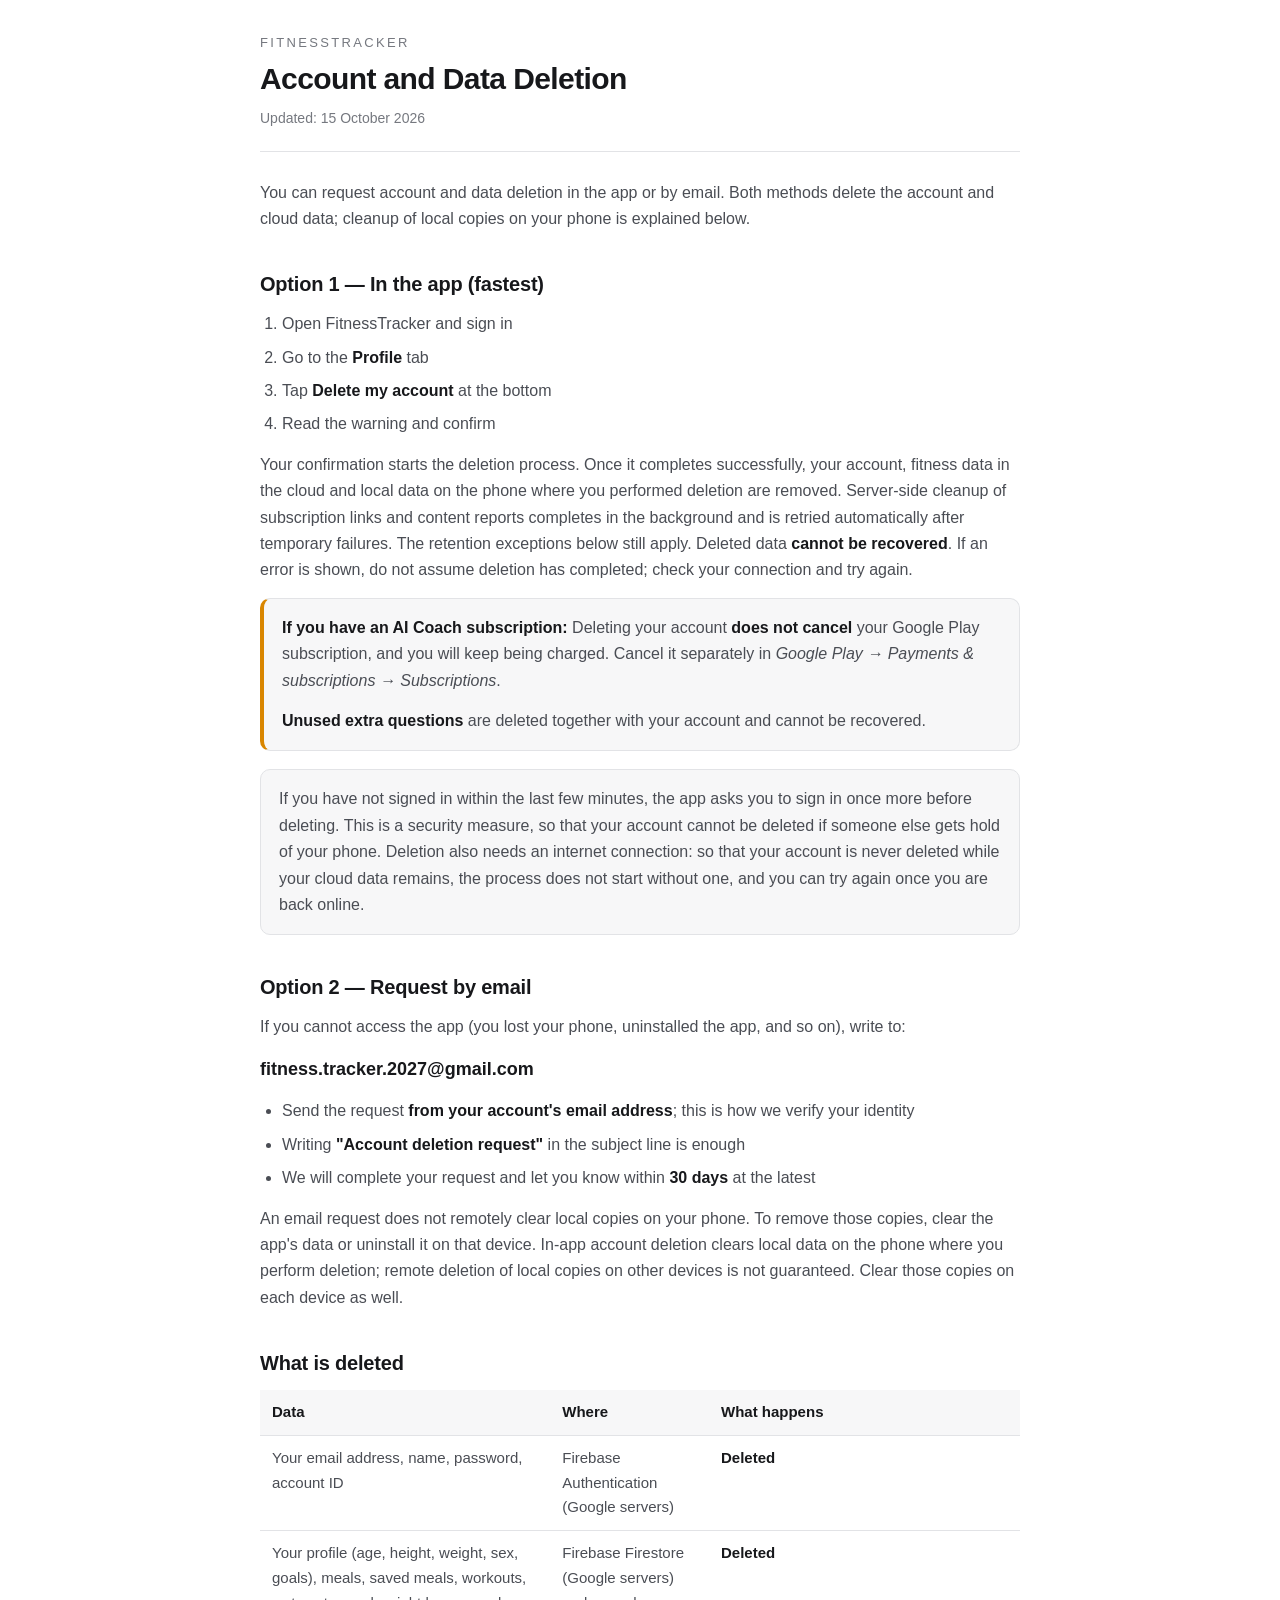
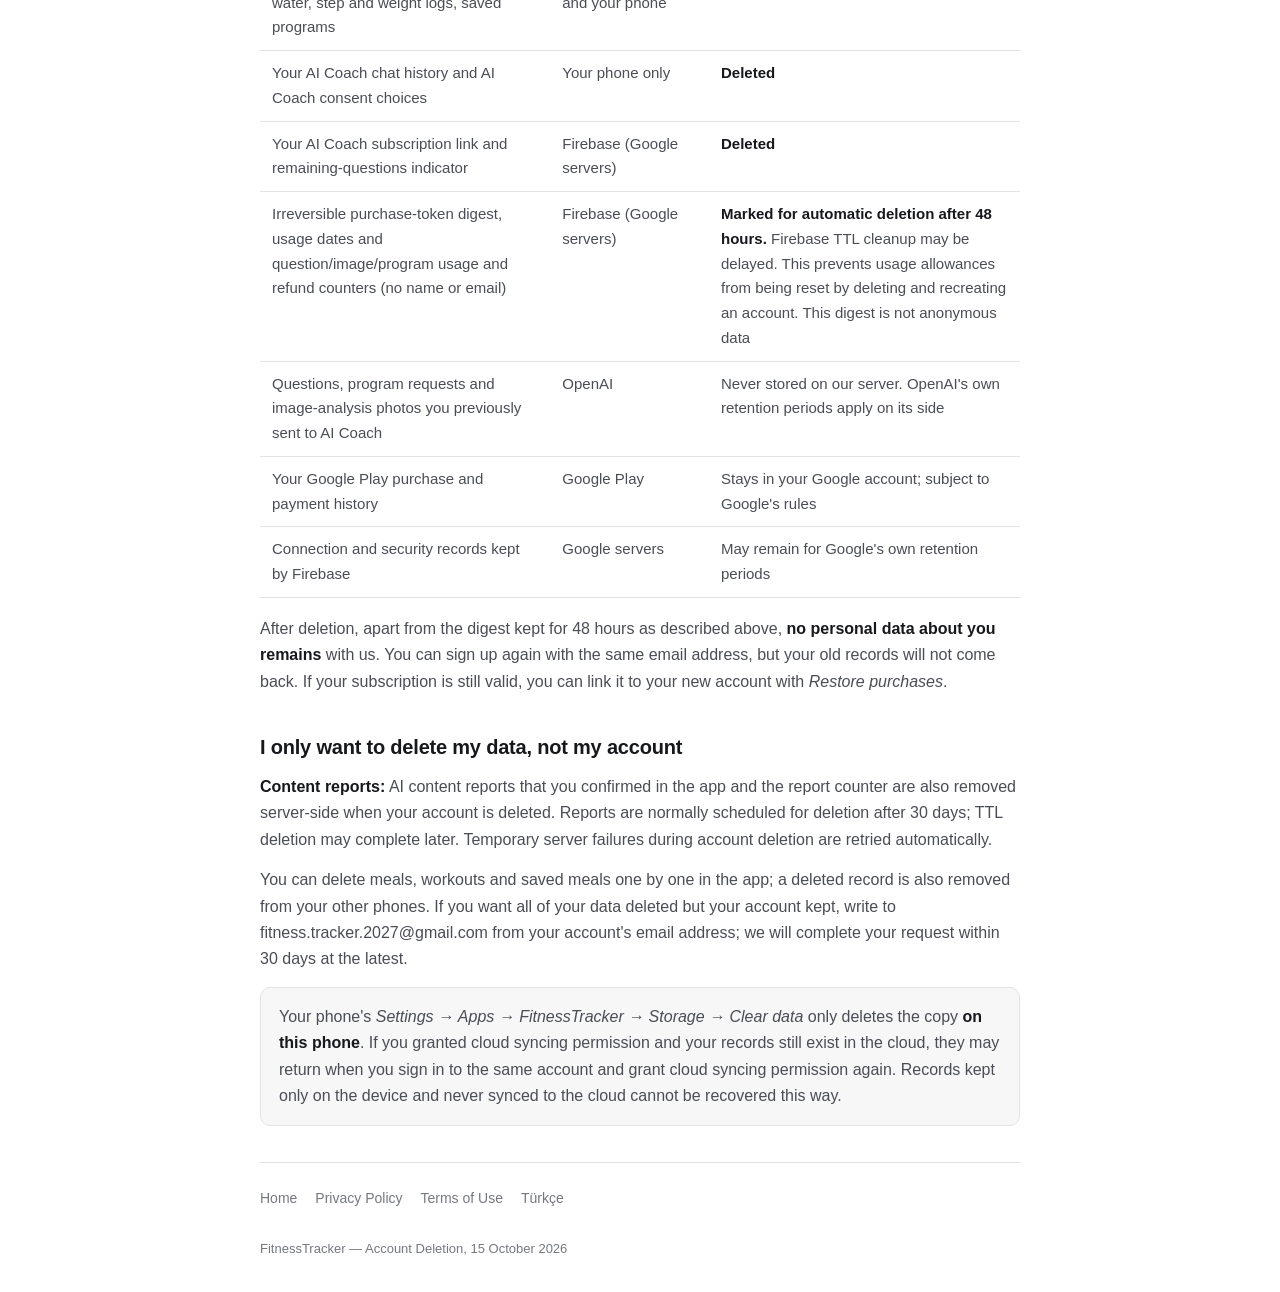
==== commit 87c80223: "Add files via upload" ====
--- a/delete-account.html
+++ b/delete-account.html
@@ -13,7 +13,7 @@
 <header class="doc">
   <p class="app-name">FitnessTracker</p>
   <h1>Account and Data Deletion</h1>
-  <p class="updated">Updated: 11 October 2026</p>
+  <p class="updated">Updated: 15 October 2026</p>
 </header>
 
 <p>
@@ -48,6 +48,10 @@
     <strong>does not cancel</strong> your Google Play subscription, and you will
     keep being charged. Cancel it separately in <em>Google Play → Payments &amp;
     subscriptions → Subscriptions</em>.
+  </p>
+  <p>
+    <strong>Unused extra questions</strong> are deleted together with your
+    account and cannot be recovered.
   </p>
 </div>
 
@@ -184,7 +188,7 @@
 </nav>
 
 <footer class="doc">
-  FitnessTracker — Account Deletion, 11 October 2026
+  FitnessTracker — Account Deletion, 15 October 2026
 </footer>
 
 </main>
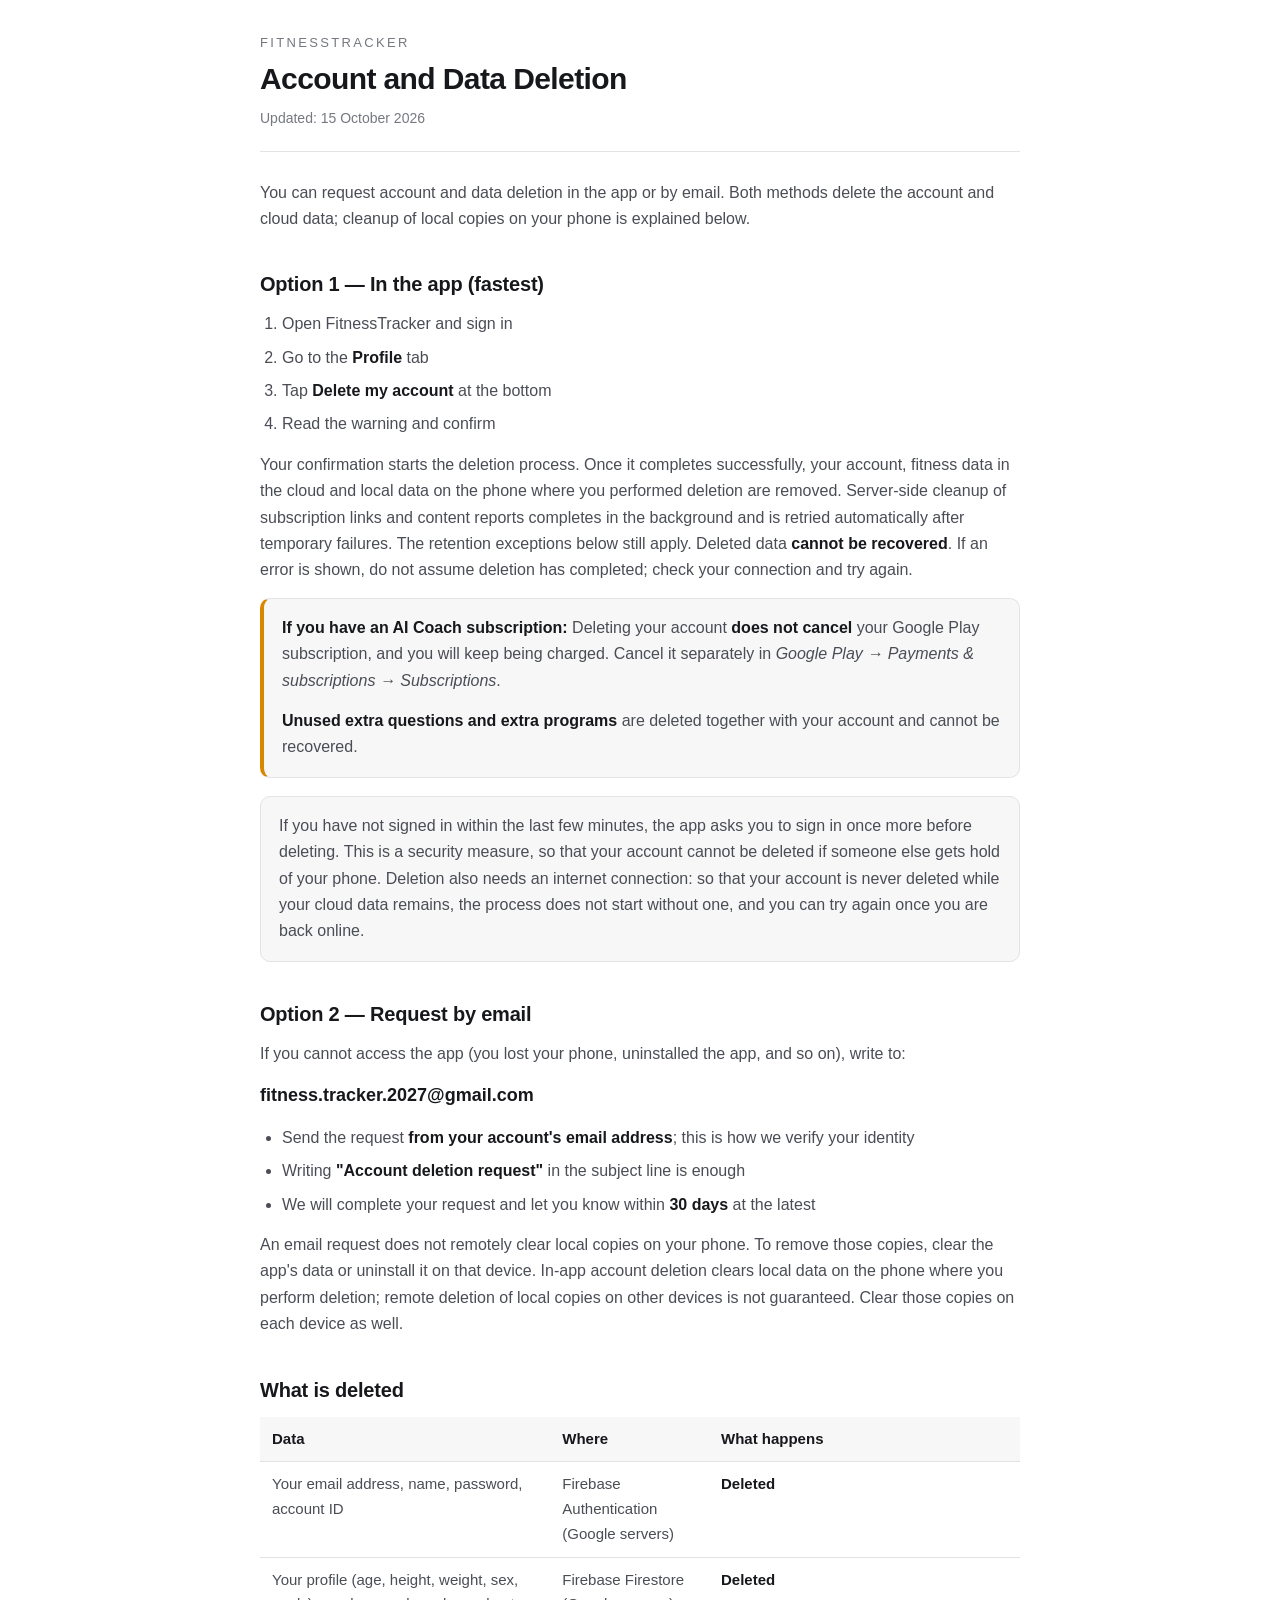
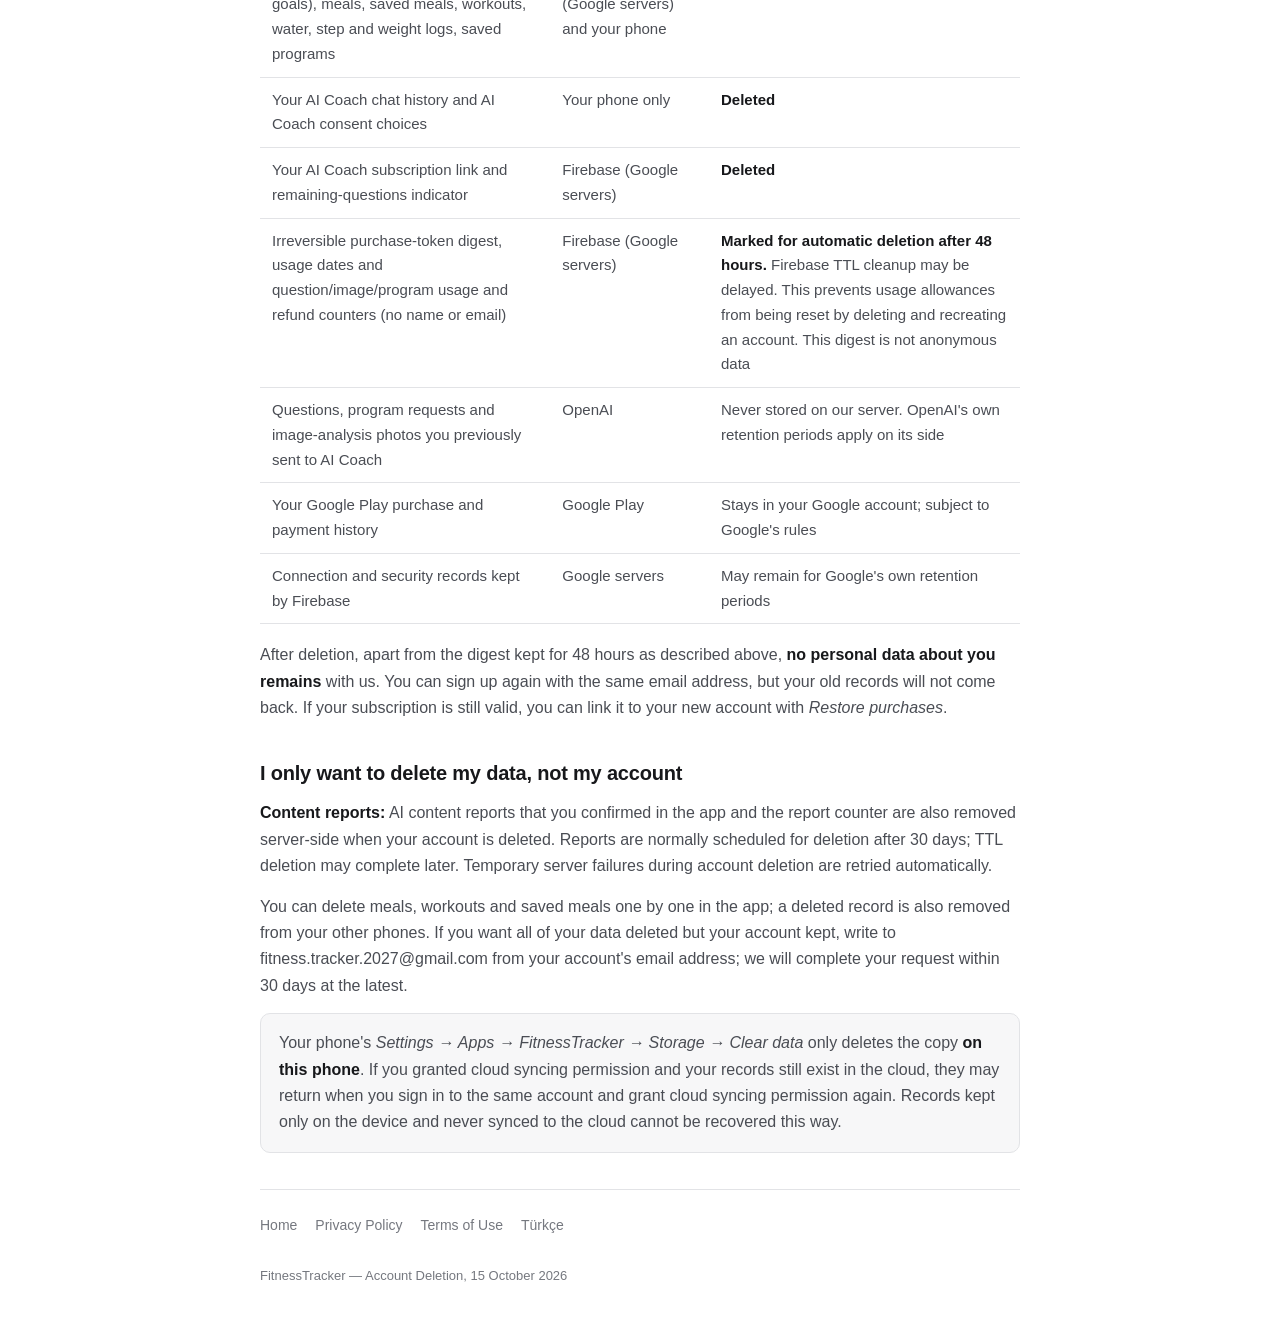
==== commit 431cc9e6: "Add files via upload" ====
--- a/delete-account.html
+++ b/delete-account.html
@@ -50,7 +50,7 @@
     subscriptions → Subscriptions</em>.
   </p>
   <p>
-    <strong>Unused extra questions</strong> are deleted together with your
+    <strong>Unused extra questions and extra programs</strong> are deleted together with your
     account and cannot be recovered.
   </p>
 </div>
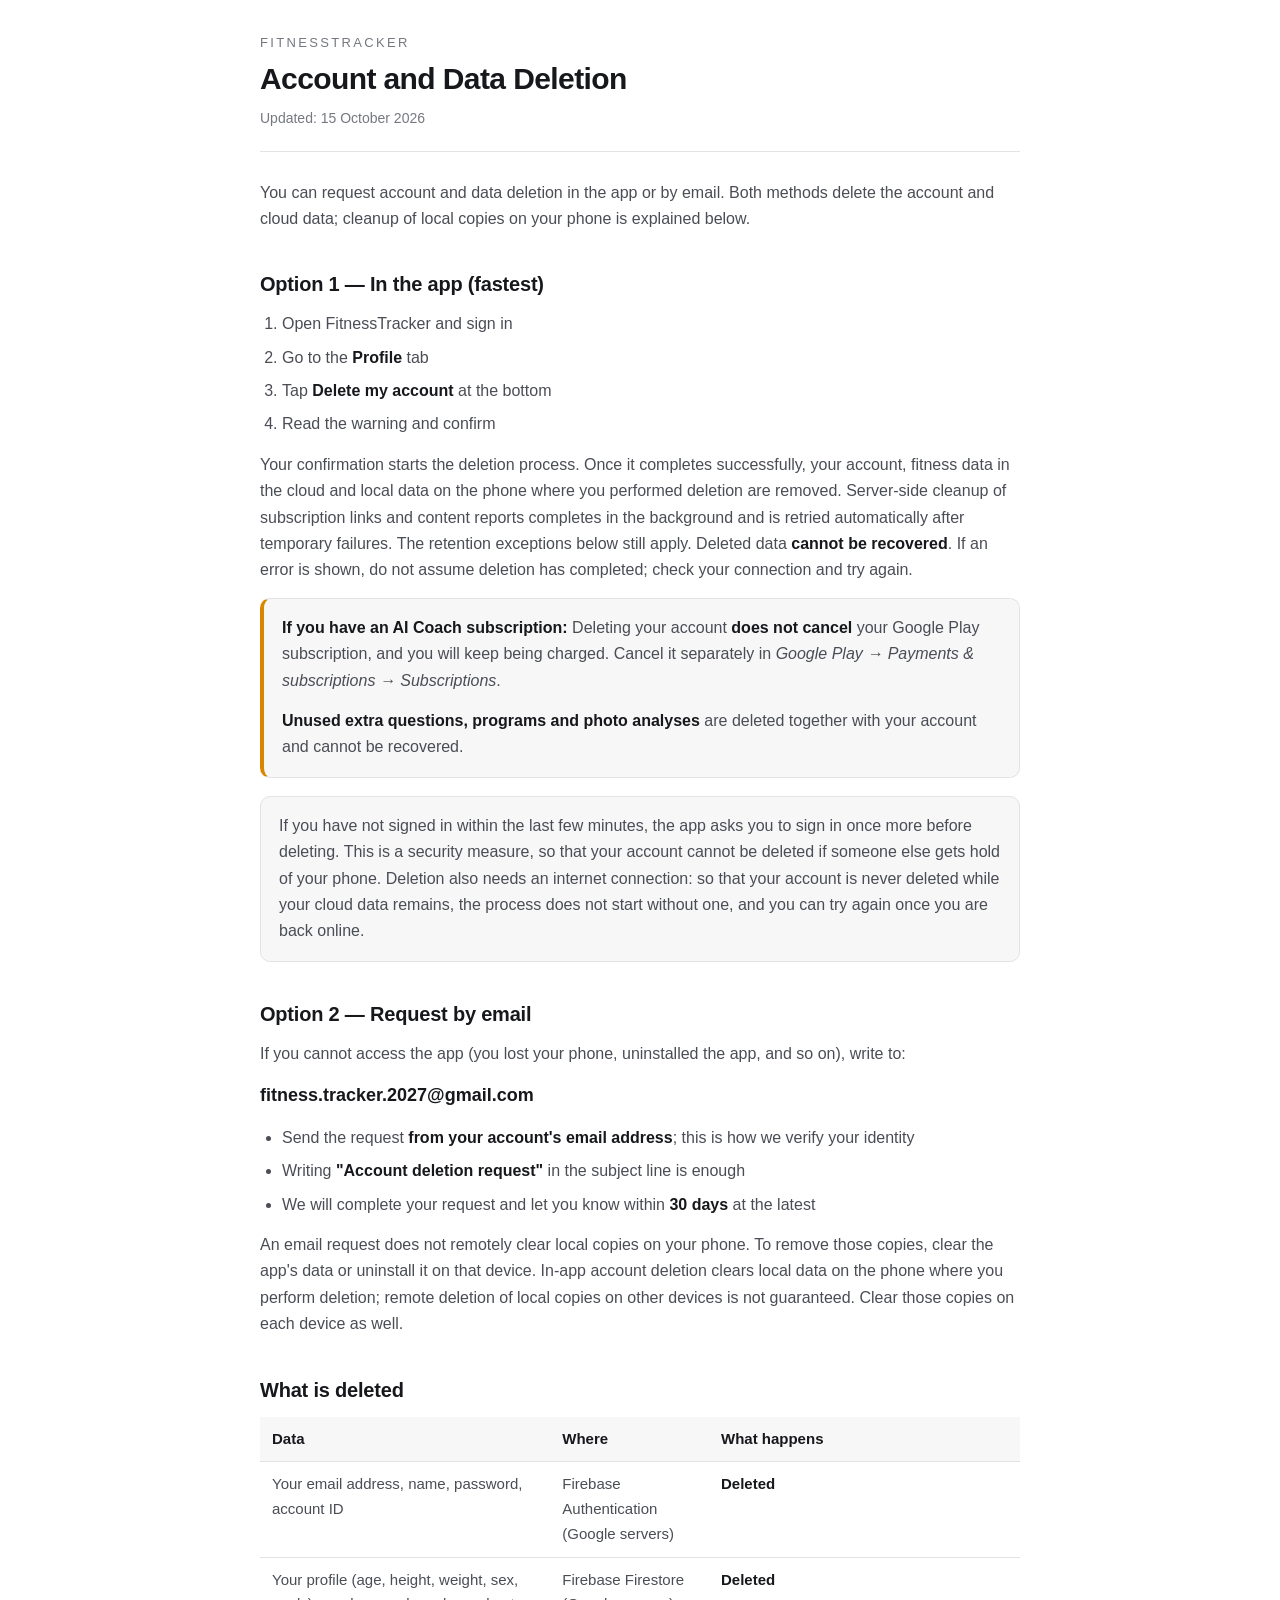
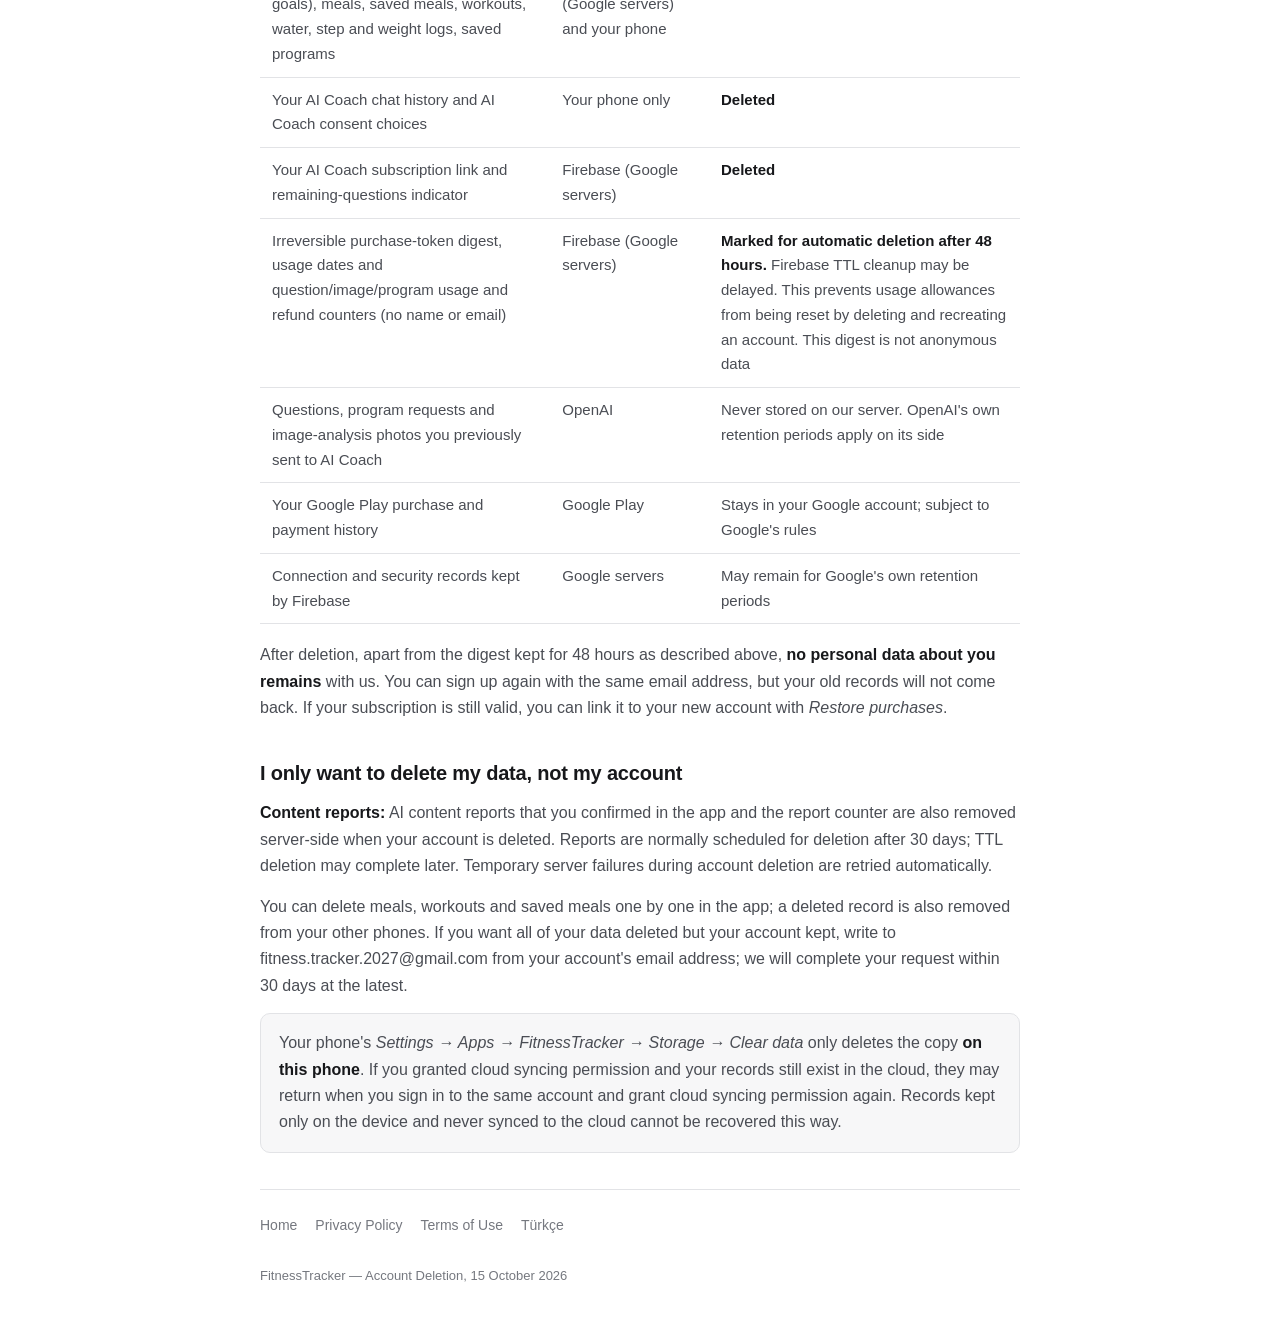
==== commit 2bbca87a: "Add files via upload" ====
--- a/delete-account.html
+++ b/delete-account.html
@@ -50,7 +50,7 @@
     subscriptions → Subscriptions</em>.
   </p>
   <p>
-    <strong>Unused extra questions and extra programs</strong> are deleted together with your
+    <strong>Unused extra questions, programs and photo analyses</strong> are deleted together with your
     account and cannot be recovered.
   </p>
 </div>
